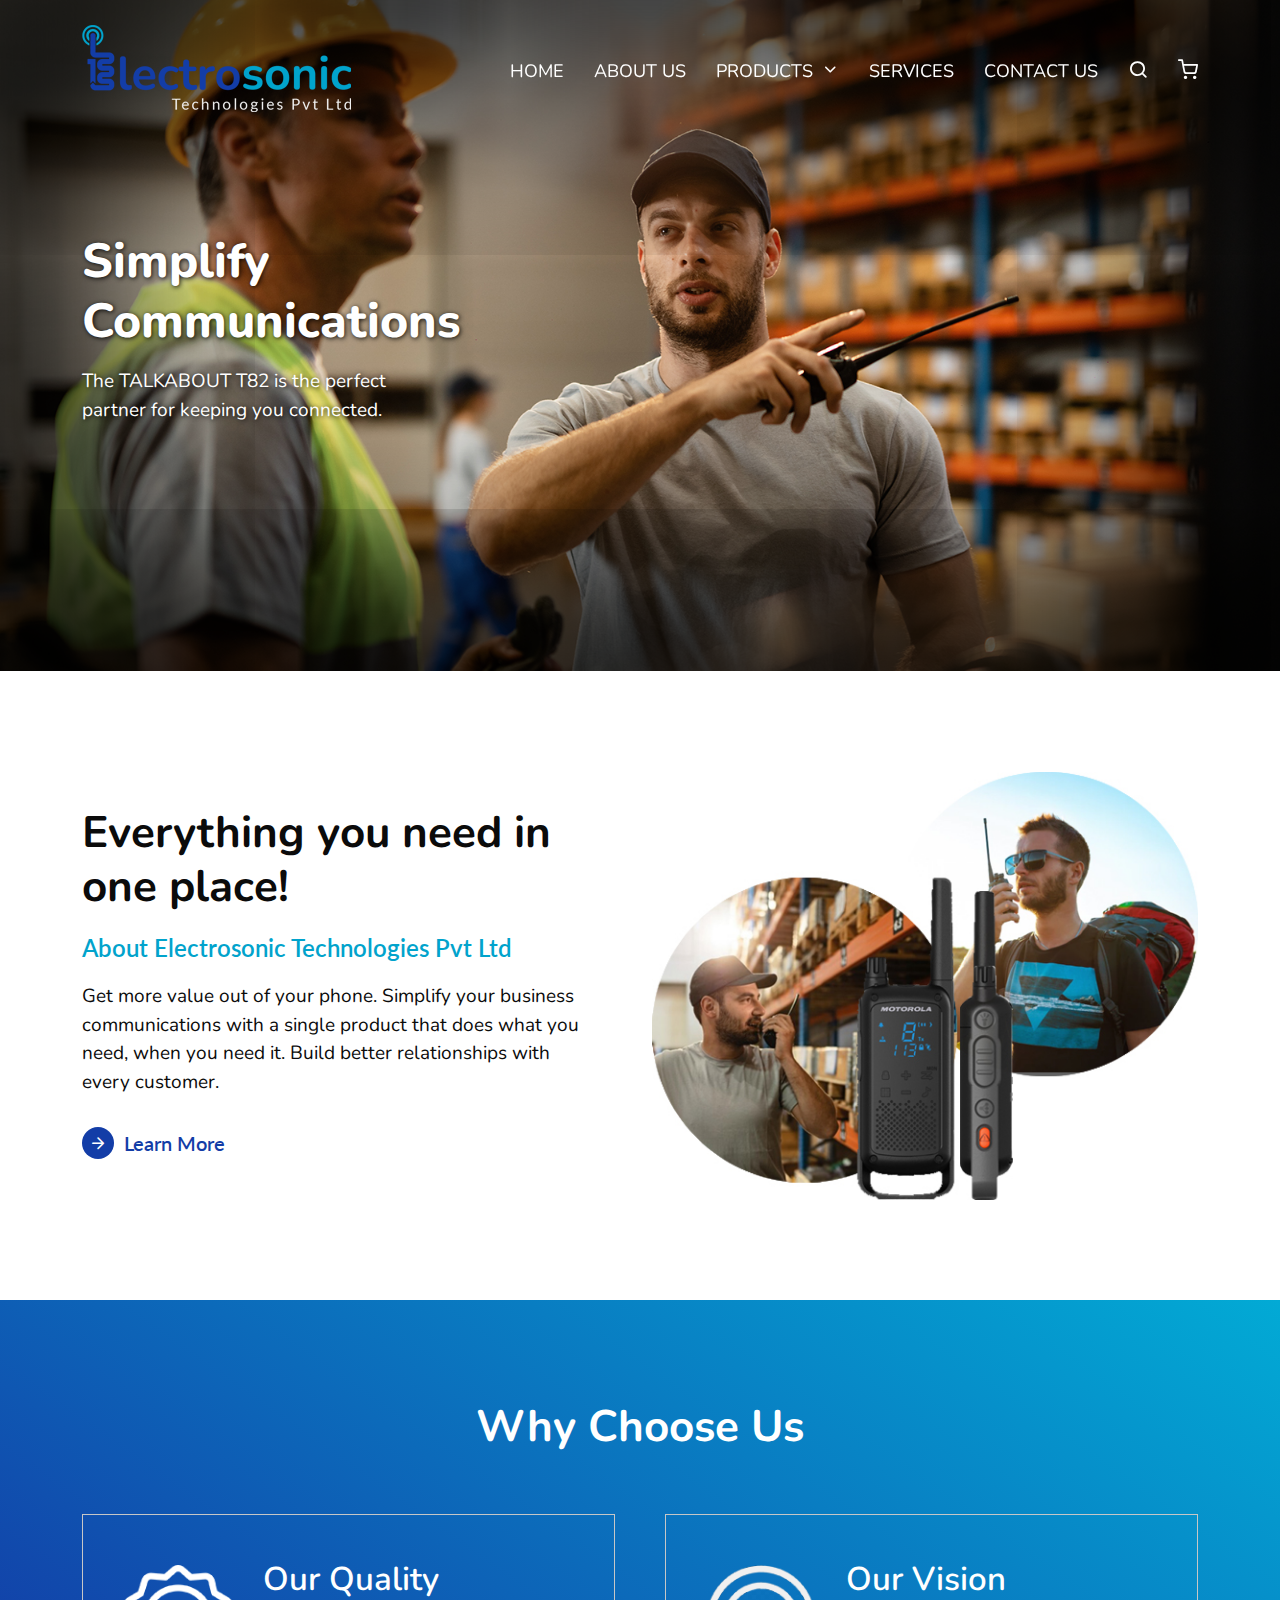
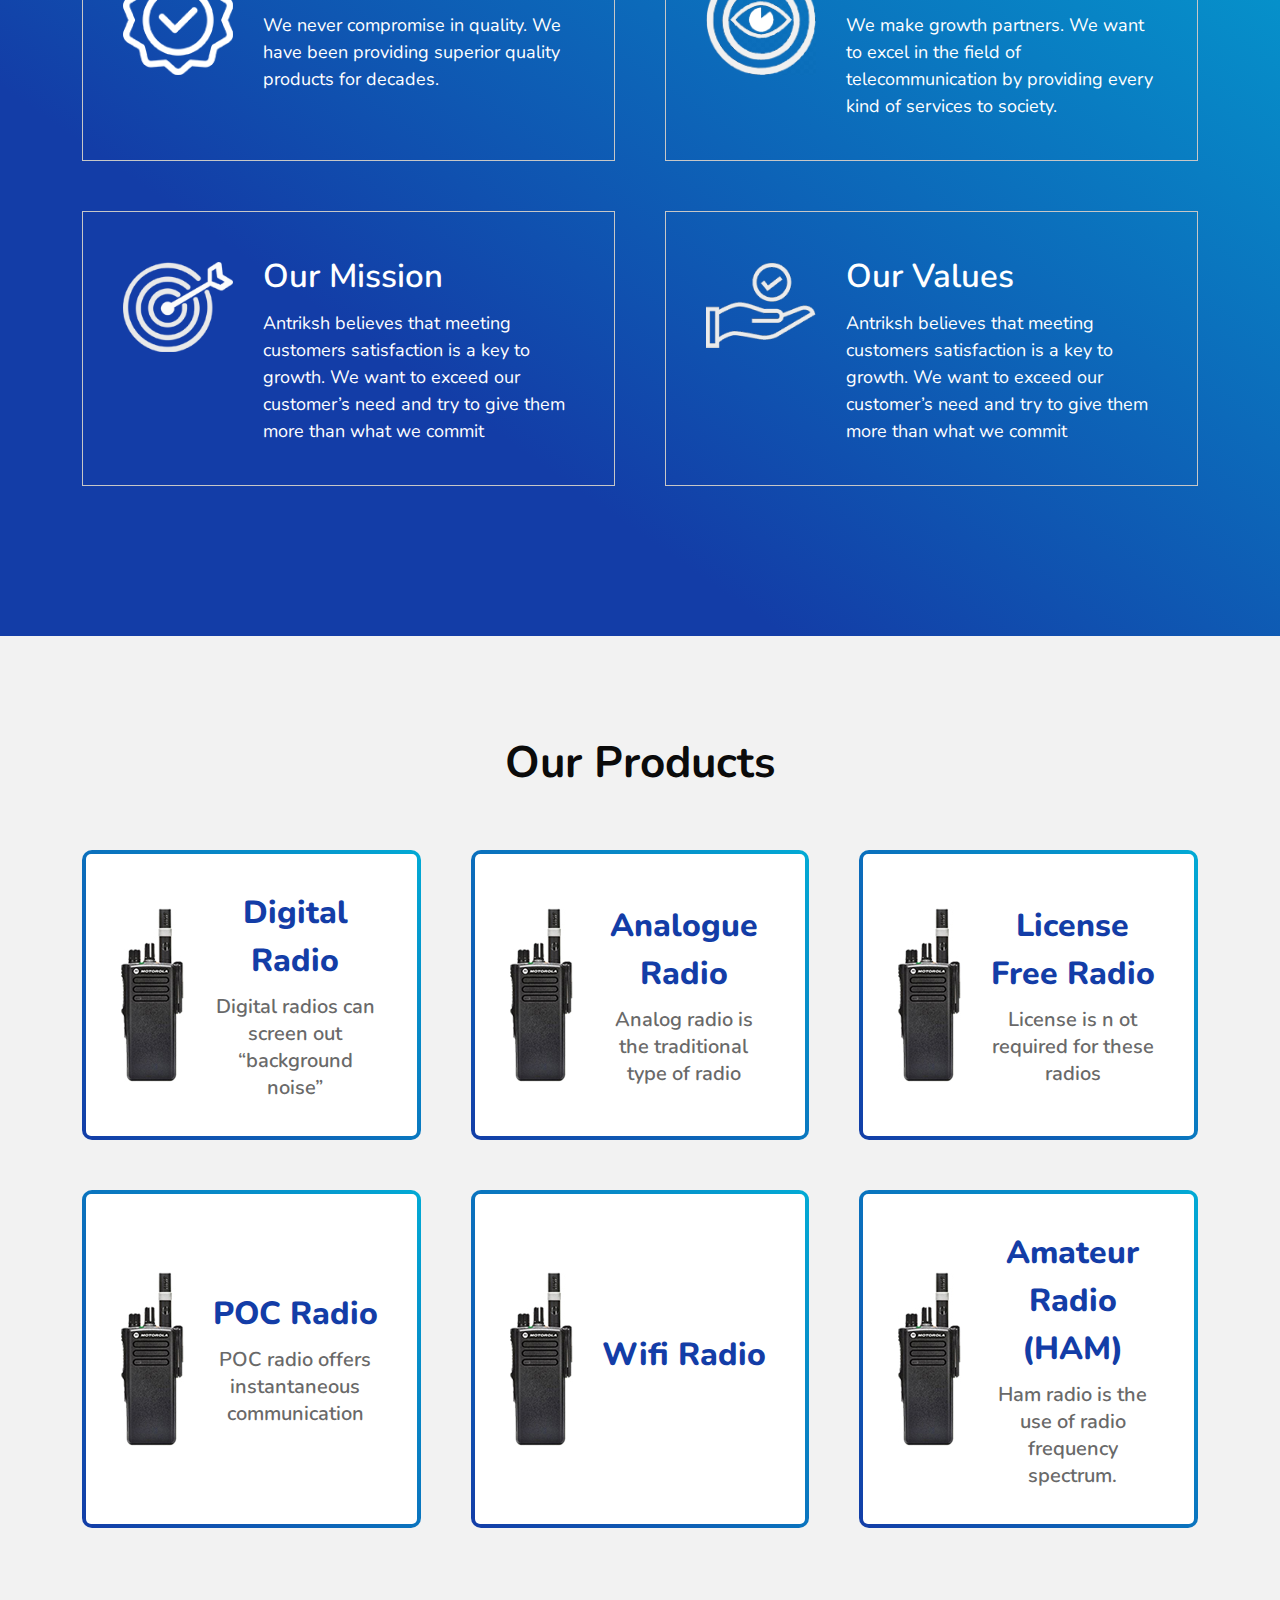
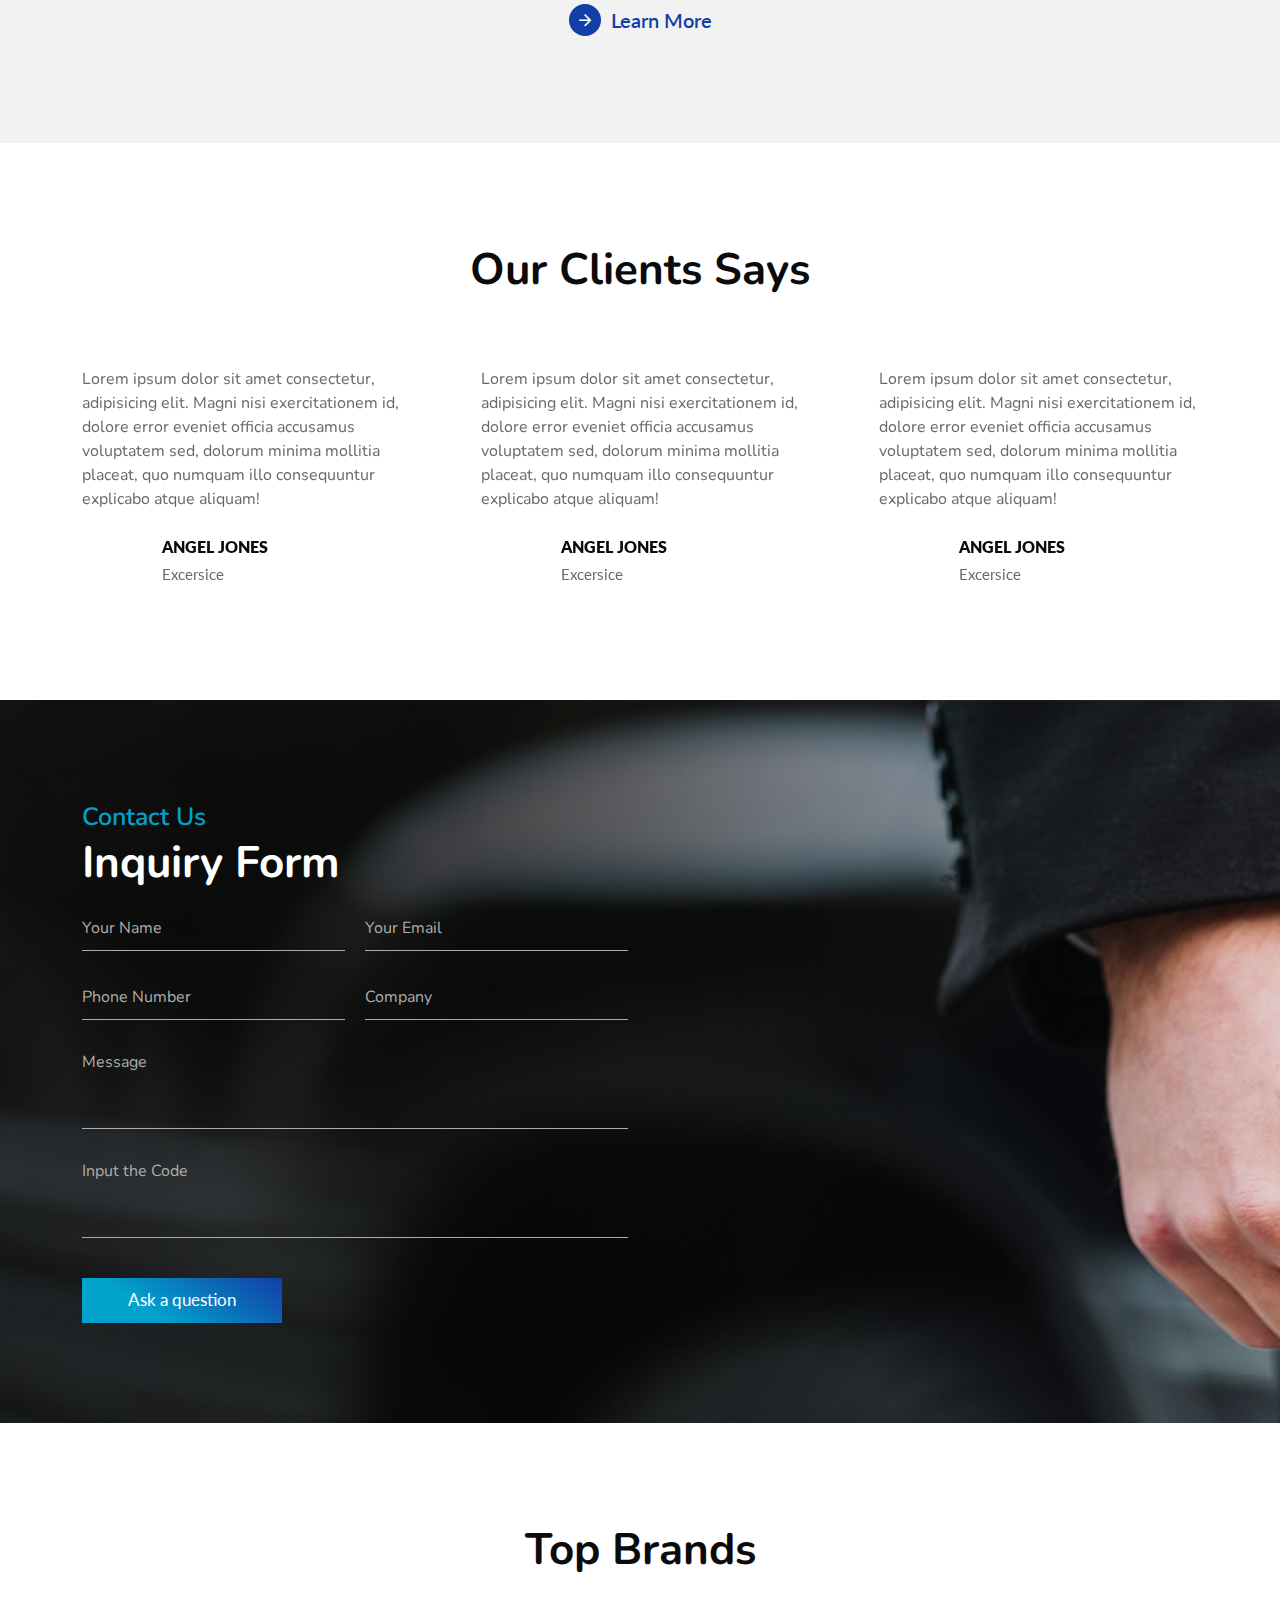
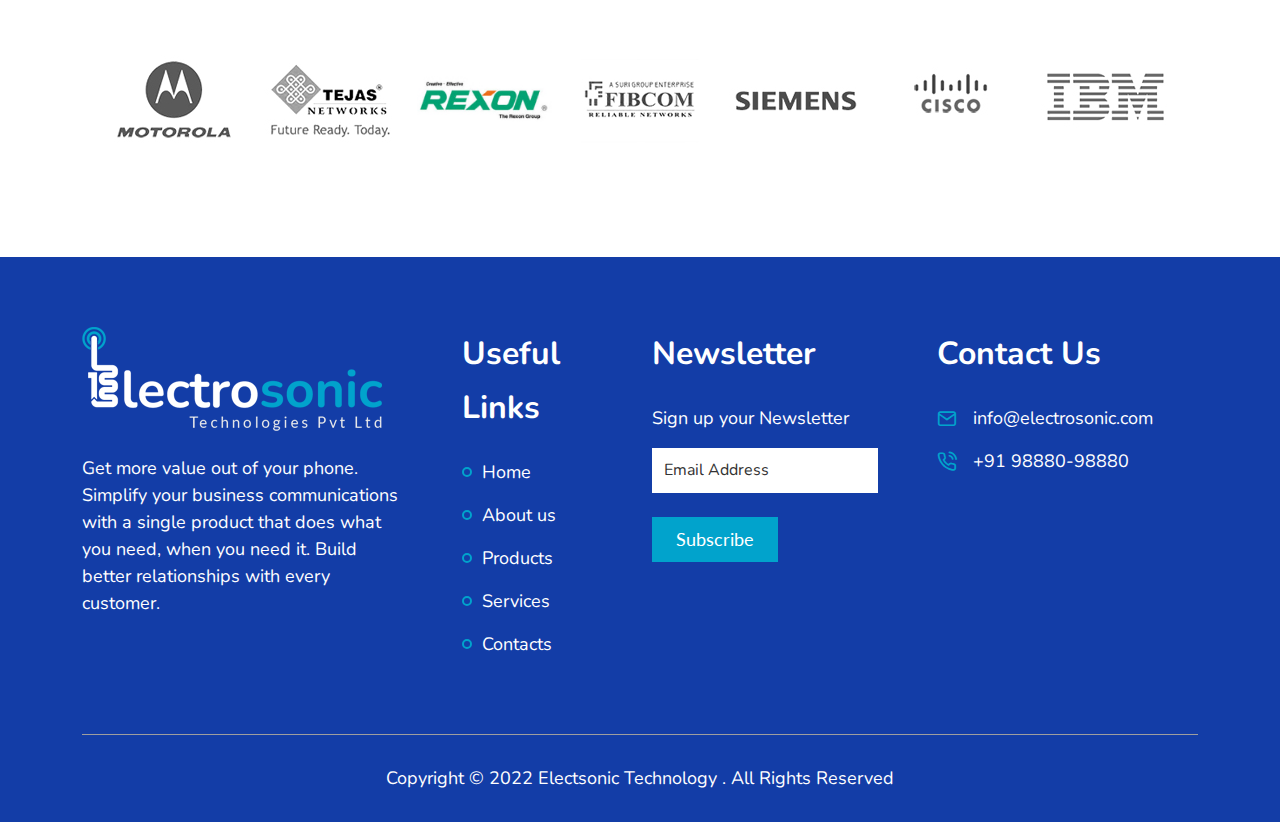
==== WEBSITES/electrosonic/index.html @ 7c5aca17 "first commit" ====
<!DOCTYPE html>
<html lang="en">

<head>
    <meta charset="UTF-8">
    <meta http-equiv="X-UA-Compatible" content="IE=edge">
    <meta name="viewport" content="width=device-width, initial-scale=1.0">
    <title>ElectroSonic</title>

    <!-- css | assets -->
    <link rel="stylesheet" href="assets/bootstrap-5.2.0/css/bootstrap.min.css">
    <link rel="stylesheet" href="assets/feather-icons/feather.css">
    <link rel="stylesheet" href="assets/swipper-slider/css/swiper-bundle.min.css">

    <!-- font awesome -->
    <link rel="stylesheet" href="https://cdnjs.cloudflare.com/ajax/libs/font-awesome/6.1.1/css/all.min.css"
        integrity="sha512-KfkfwYDsLkIlwQp6LFnl8zNdLGxu9YAA1QvwINks4PhcElQSvqcyVLLD9aMhXd13uQjoXtEKNosOWaZqXgel0g=="
        crossorigin="anonymous" referrerpolicy="no-referrer" />

    <!-- custom css -->
    <link rel="stylesheet" href="css/style.css">
</head>

<body>
    <!-- header -->
    <header>
        <div class="container">
            <div class="header d-flex align-items-center">
                <!-- logo -->
                <div class="logo-sec">
                    <a href="/" class="d-inline-flex">
                        <img src="images/logo.png" alt="" class="img-fluid">
                    </a>
                </div>

                <!-- menu -->
                <div class="menu-sec flex1">
                    <div class="inner d-flex justify-content-end align-items-center">
                        <!-- links -->
                        <div class="menu-links d-flex">
                            <!-- link -->
                            <a href="/" class="menu-link d-inline-flex text-decoration-none">
                                <span class="text">Home</span>
                            </a>

                            <!-- link -->
                            <a href="/" class="menu-link d-inline-flex text-decoration-none">
                                <span class="text">About us</span>
                            </a>
                            <!-- link -->
                            <a href="/" class="menu-link d-inline-flex text-decoration-none">
                                <span class="text">Products</span>
                                <div class="icon ms-2">
                                    <i class="feather-chevron-down"></i>
                                </div>
                            </a>
                            <!-- link -->
                            <a href="/" class="menu-link d-inline-flex text-decoration-none">
                                <span class="text">Services</span>
                            </a>
                            <!-- link -->
                            <a href="/" class="menu-link d-inline-flex text-decoration-none">
                                <span class="text">Contact us</span>
                            </a>
                        </div>

                        <!-- icons -->
                        <div class="menu-icons d-flex">
                            <!-- icon -->
                            <a href="/" class="menu-icon search text-decoration-none" title="Search">
                                <i class="feather-search"></i>
                            </a>

                            <!-- icon -->
                            <a href="/" class="menu-icon cart text-decoration-none" title="Cart">
                                <i class="feather-shopping-cart"></i>
                            </a>
                        </div>
                    </div>

                </div>
            </div>
        </div>
    </header>

    <main id="main">
        <!-- slider -->
        <section id="home-slider">
            <div class="container-fluid px-0">
                <div class="home-slider">
                    <!-- slider  -->
                    <div class="swiper homepage-slider">
                        <div class="swiper-wrapper">
                            <!-- swipper item -->
                            <div class="swiper-slide position-relative">
                                <img src="images/homepage-slider/slider-img1.jpg" alt="" class="img-fluid w-100">
                                <!-- overlay -->
                                <div class="overlay position-absolute h-100 w-100"></div>
                                <!-- caption -->
                                <div
                                    class="caption position-absolute h-100 w-100 d-flex flex-column justify-content-center">
                                    <div class="container">
                                        <div class="col-12 col-xl-4">
                                            <div
                                                class="st-heading-container heading-lg heading-bolder heading-white heading-shadow">
                                                <p class="head mb-2 mb-lg-3">
                                                    Simplify <br />
                                                    Communications
                                                </p>
                                                <p class="desc">The TALKABOUT T82 is the perfect partner for keeping you
                                                    connected.</p>
                                            </div>
                                        </div>
                                    </div>
                                </div>
                            </div>

                            <!-- swipper item -->
                            <div class="swiper-slide position-relative">
                                <img src="images/homepage-slider/slider-img2.jpg" alt="" class="img-fluid w-100">
                                <!-- overlay -->
                                <div class="overlay position-absolute h-100 w-100"></div>
                                <!-- caption -->
                                <div
                                    class="caption position-absolute h-100 w-100 d-flex flex-column justify-content-center">
                                    <div class="container">
                                        <div class="col-12 col-xl-4">
                                            <div
                                                class="st-heading-container heading-lg heading-bolder heading-white heading-shadow">
                                                <p class="head mb-2 mb-lg-3">
                                                    Simplify <br />
                                                    Communications
                                                </p>
                                                <p class="desc">The TALKABOUT T82 is the perfect partner for keeping you
                                                    connected.</p>
                                            </div>
                                        </div>
                                    </div>
                                </div>
                            </div>

                        </div>
                    </div>
                </div>
            </div>
        </section>


        <!-- section 2 -->
        <section id="home-sec2" class="com-pad-tb">
            <div class="container">
                <div class="home-sec2 row align-items-center">
                    <!-- lt sec -->
                    <div class="lt-sec col-12 col-lg-6 mb-3 mb-lg-0">
                        <div class="inner">
                            <div class="st-heading-container mb-2 mb-lg-3">
                                <p class="head">
                                    Everything you need in one place!
                                </p>
                            </div>
                            <p class="sub-head font-family-lato st-fw-600 mb-2 mb-lg-3">About Electrosonic Technologies
                                Pvt Ltd</p>
                            <p class="desc mb-3 mb-4">
                                Get more value out of your phone. Simplify your business communications with a single
                                product that does what you need, when you need it. Build better relationships with every
                                customer.
                            </p>
                            <button
                                class="btn st-btn st-btn-transparent-with-icon no-min-width no-padding font-family-lato d-flex align-items-center justify-content-center">
                                <span class="icon d-flex align-items-center justify-content-center">
                                    <i class="feather-arrow-right"></i>
                                </span>
                                <span class="text">Learn More</span>
                            </button>

                        </div>
                    </div>

                    <!-- rt sec -->
                    <div class="rt-sec col-12 col-lg-6">
                        <div class="inner">
                            <img src="images/sec2-rt-img.jpg" alt="" class="img-fluid w-100">
                        </div>
                    </div>
                </div>
            </div>
        </section>

        <!-- why choose us -->
        <section id="why-choose-us" class="com-pad-tb st-bg-gradient">
            <div class="container">
                <div class="why-choose-us row">
                    <!-- heading -->
                    <div class="col-12 st-heading-container heading-white text-center">
                        <p class="head">
                            Why Choose Us
                        </p>
                    </div>

                    <!-- item -->
                    <div class="item col-12 col-lg-6">
                        <div class="inner d-flex h-100">
                            <!-- icon -->
                            <div class="icon-sec">
                                <img src="images/why-choose-us/icon-quaity.png" alt="" class="img-fluid">
                            </div>
                            <!-- text -->
                            <div class="text-sec flex1 text-white">
                                <p class="head mb-2">Our Quality</p>
                                <p class="desc mb-0">
                                    We never compromise in quality. We have been providing superior quality products for
                                    decades.
                                </p>
                            </div>
                        </div>
                    </div>

                    <!-- item -->
                    <div class="item col-12 col-lg-6">
                        <div class="inner d-flex h-100">
                            <!-- icon -->
                            <div class="icon-sec">
                                <img src="images/why-choose-us/icon-vision.png" alt="" class="img-fluid">
                            </div>
                            <!-- text -->
                            <div class="text-sec flex1 text-white">
                                <p class="head mb-2">Our Vision</p>
                                <p class="desc mb-0">
                                    We make growth partners. We want to excel in the field of telecommunication by
                                    providing every kind of services to society.
                                </p>
                            </div>
                        </div>
                    </div>

                    <!-- item -->
                    <div class="item col-12 col-lg-6">
                        <div class="inner d-flex h-100">
                            <!-- icon -->
                            <div class="icon-sec">
                                <img src="images/why-choose-us/icon-mission.png" alt="" class="img-fluid">
                            </div>
                            <!-- text -->
                            <div class="text-sec flex1 text-white">
                                <p class="head mb-2">Our Mission</p>
                                <p class="desc mb-0">
                                    Antriksh believes that meeting customers satisfaction is a key to growth. We want to
                                    exceed our customer’s need and try to give them more than what we commit
                                </p>
                            </div>
                        </div>
                    </div>

                    <!-- item -->
                    <div class="item col-12 col-lg-6">
                        <div class="inner d-flex h-100">
                            <!-- icon -->
                            <div class="icon-sec">
                                <img src="images/why-choose-us/icon-values.png" alt="" class="img-fluid">
                            </div>
                            <!-- text -->
                            <div class="text-sec flex1 text-white">
                                <p class="head mb-2">Our Values</p>
                                <p class="desc mb-0">
                                    Antriksh believes that meeting customers satisfaction is a key to growth. We want to
                                    exceed our customer’s need and try to give them more than what we commit
                                </p>
                            </div>
                        </div>
                    </div>



                </div>
            </div>
        </section>

        <!-- our products -->
        <section id="our-products" class="com-pad-tb">
            <div class="container">
                <!-- heading -->
                <div class="st-heading-container text-center">
                    <p class="head">
                        Our Products
                    </p>
                </div>

                <div class="our-products row">
                    <!-- item -->
                    <div class="item col-12 col-md-6 col-lg-4">
                        <a href="#" class="inner-bg h-100 d-block text-decoration-none">
                            <div class="inner-main d-flex align-items-center h-100">
                                <!-- img -->
                                <div class="img-sec">
                                    <img src="images/products/diigital-radio.jpg" alt="" class="img-fluid">
                                </div>

                                <!-- text -->
                                <div class="text-sec flex1 text-center">
                                    <p class="head mb-2">
                                        Digital
                                        Radio
                                    </p>
                                    <p class="desc mb-0">
                                        Digital radios can screen out “background noise”
                                    </p>
                                </div>

                            </div>
                        </a>
                    </div>

                    <!-- item -->
                    <div class="item col-12 col-md-6 col-lg-4">
                        <a href="#" class="inner-bg h-100 d-block text-decoration-none">
                            <div class="inner-main d-flex align-items-center h-100">
                                <!-- img -->
                                <div class="img-sec">
                                    <img src="images/products/diigital-radio.jpg" alt="" class="img-fluid">
                                </div>

                                <!-- text -->
                                <div class="text-sec flex1 text-center">
                                    <p class="head mb-2">
                                        Analogue
                                        Radio
                                    </p>
                                    <p class="desc mb-0">
                                        Analog radio is the traditional type of radio
                                    </p>
                                </div>

                            </div>
                        </a>
                    </div>

                    <!-- item -->
                    <div class="item col-12 col-md-6 col-lg-4">
                        <a href="#" class="inner-bg h-100 d-block text-decoration-none">
                            <div class="inner-main d-flex align-items-center h-100">
                                <!-- img -->
                                <div class="img-sec">
                                    <img src="images/products/diigital-radio.jpg" alt="" class="img-fluid">
                                </div>

                                <!-- text -->
                                <div class="text-sec flex1 text-center">
                                    <p class="head mb-2">
                                        License Free
                                        Radio
                                    </p>
                                    <p class="desc mb-0">
                                        License is n ot required for these radios
                                    </p>
                                </div>

                            </div>
                        </a>
                    </div>

                    <!-- item -->
                    <div class="item col-12 col-md-6 col-lg-4">
                        <a href="#" class="inner-bg h-100 d-block text-decoration-none">
                            <div class="inner-main d-flex align-items-center h-100">
                                <!-- img -->
                                <div class="img-sec">
                                    <img src="images/products/diigital-radio.jpg" alt="" class="img-fluid">
                                </div>

                                <!-- text -->
                                <div class="text-sec flex1 text-center">
                                    <p class="head mb-2">
                                        POC
                                        Radio
                                    </p>
                                    <p class="desc mb-0">
                                        POC radio offers instantaneous communication
                                    </p>
                                </div>

                            </div>
                        </a>
                    </div>

                    <!-- item -->
                    <div class="item col-12 col-md-6 col-lg-4">
                        <a href="#" class="inner-bg h-100 d-block text-decoration-none">
                            <div class="inner-main d-flex align-items-center h-100">
                                <!-- img -->
                                <div class="img-sec">
                                    <img src="images/products/diigital-radio.jpg" alt="" class="img-fluid">
                                </div>

                                <!-- text -->
                                <div class="text-sec flex1 text-center">
                                    <p class="head mb-2">
                                        Wifi
                                        Radio
                                    </p>
                                    <!-- <p class="desc mb-0">
                                        Digital radios can screen out “background noise”
                                    </p> -->
                                </div>

                            </div>
                        </a>
                    </div>

                    <!-- item -->
                    <div class="item col-12 col-md-6 col-lg-4">
                        <a href="#" class="inner-bg h-100 d-block text-decoration-none">
                            <div class="inner-main d-flex align-items-center h-100">
                                <!-- img -->
                                <div class="img-sec">
                                    <img src="images/products/diigital-radio.jpg" alt="" class="img-fluid">
                                </div>

                                <!-- text -->
                                <div class="text-sec flex1 text-center">
                                    <p class="head mb-2">
                                        Amateur Radio
                                        (HAM)
                                    </p>
                                    <p class="desc mb-0">
                                        Ham radio is the use of radio frequency spectrum.
                                    </p>
                                </div>

                            </div>
                        </a>
                    </div>
                </div>

                <!-- btn -->
                <div class="btns">
                    <button
                        class="btn st-btn st-btn-transparent-with-icon no-min-width no-padding font-family-lato d-flex align-items-center justify-content-center mx-auto">
                        <span class="icon d-flex align-items-center justify-content-center">
                            <i class="feather-arrow-right"></i>
                        </span>
                        <span class="text">Learn More</span>
                    </button>
                </div>
            </div>
        </section>

        <!-- our clients -->
        <section id="our-clients" class="com-pad-tb">
            <div class="container">
                <div class="our-clients">
                    <!-- heading -->
                    <div class="st-heading-container text-center">
                        <p class="head">
                            Our Clients Says
                        </p>
                    </div>

                    <!-- slider -->
                    <div class="swiper clients-slider">
                        <div class="swiper-wrapper">
                            <!-- slider item -->
                            <div class="swiper-slide">
                                <div class="slider-item">
                                    <p class="text mb-3 mb-lg-4">
                                        <span class="d-block">
                                            <i class="fa-solid fa-quote-left"></i>
                                        </span>
                                        Lorem ipsum dolor sit amet consectetur, adipisicing elit. Magni nisi
                                        exercitationem id,
                                        dolore error eveniet officia accusamus voluptatem sed, dolorum minima mollitia
                                        placeat, quo
                                        numquam illo consequuntur explicabo atque aliquam!
                                    </p>

                                    <div class="user-details d-flex">
                                        <!-- img -->
                                        <div class="img-sec">
                                            <img src="https://i.pinimg.com/originals/8b/16/7a/8b167af653c2399dd93b952a48740620.jpg"
                                                alt="" class="img-fluid">
                                        </div>

                                        <!-- text -->
                                        <div class="text-sec font-family-lato flex1">
                                            <p class="name text-uppercase mb-1">angel jones</p>
                                            <p class="desg mb-2">Excersice</p>
                                            <div class="star-rating d-flex">
                                                <i class="fa-solid fa-star me-1"></i>
                                                <i class="fa-solid fa-star me-1"></i>
                                                <i class="fa-solid fa-star me-1"></i>
                                                <i class="fa-solid fa-star me-1"></i>
                                                <i class="fa-solid fa-star-half me-1"></i>
                                            </div>
                                        </div>
                                    </div>
                                </div>
                            </div>

                            <!-- slider item -->
                            <div class="swiper-slide">
                                <div class="slider-item">
                                    <p class="text mb-3 mb-lg-4">
                                        <span class="d-block">
                                            <i class="fa-solid fa-quote-left"></i>
                                        </span>
                                        Lorem ipsum dolor sit amet consectetur, adipisicing elit. Magni nisi
                                        exercitationem id,
                                        dolore error eveniet officia accusamus voluptatem sed, dolorum minima mollitia
                                        placeat, quo
                                        numquam illo consequuntur explicabo atque aliquam!
                                    </p>

                                    <div class="user-details d-flex">
                                        <!-- img -->
                                        <div class="img-sec">
                                            <img src="https://i.pinimg.com/originals/8b/16/7a/8b167af653c2399dd93b952a48740620.jpg"
                                                alt="" class="img-fluid">
                                        </div>

                                        <!-- text -->
                                        <div class="text-sec font-family-lato flex1">
                                            <p class="name text-uppercase mb-1">angel jones</p>
                                            <p class="desg mb-2">Excersice</p>
                                            <div class="star-rating d-flex">
                                                <i class="fa-solid fa-star me-1"></i>
                                                <i class="fa-solid fa-star me-1"></i>
                                                <i class="fa-solid fa-star me-1"></i>
                                                <i class="fa-solid fa-star me-1"></i>
                                                <i class="fa-solid fa-star-half me-1"></i>
                                            </div>
                                        </div>
                                    </div>
                                </div>
                            </div>

                            <!-- slider item -->
                            <div class="swiper-slide">
                                <div class="slider-item">
                                    <p class="text mb-3 mb-lg-4">
                                        <span class="d-block">
                                            <i class="fa-solid fa-quote-left"></i>
                                        </span>
                                        Lorem ipsum dolor sit amet consectetur, adipisicing elit. Magni nisi
                                        exercitationem id,
                                        dolore error eveniet officia accusamus voluptatem sed, dolorum minima mollitia
                                        placeat, quo
                                        numquam illo consequuntur explicabo atque aliquam!
                                    </p>

                                    <div class="user-details d-flex">
                                        <!-- img -->
                                        <div class="img-sec">
                                            <img src="https://i.pinimg.com/originals/8b/16/7a/8b167af653c2399dd93b952a48740620.jpg"
                                                alt="" class="img-fluid">
                                        </div>

                                        <!-- text -->
                                        <div class="text-sec font-family-lato flex1">
                                            <p class="name text-uppercase mb-1">angel jones</p>
                                            <p class="desg mb-2">Excersice</p>
                                            <div class="star-rating d-flex">
                                                <i class="fa-solid fa-star me-1"></i>
                                                <i class="fa-solid fa-star me-1"></i>
                                                <i class="fa-solid fa-star me-1"></i>
                                                <i class="fa-solid fa-star me-1"></i>
                                                <i class="fa-solid fa-star-half me-1"></i>
                                            </div>
                                        </div>
                                    </div>
                                </div>
                            </div>
                        </div>
                    </div>

                </div>
            </div>
        </section>

        <!-- inquiry form -->
        <section id="inquiry-form" class="com-pad-tb">
            <div class="container">
                <div class="inquiry-form row">
                    <div class="col-12 col-lg-6">
                        <!-- heading -->
                        <div class="st-heading-container heading-white mb-3 mb-3lg-4">
                            <p class="pre-head">Contact Us</p>
                            <p class="head">
                                Inquiry Form
                            </p>
                        </div>

                        <div class="form d-flex flex-wrap">
                            <!-- form item-->
                            <div class="st-form mb-3 mb-lg-4 form-underlined form-underlined-gray form-lt">
                                <input type="text" class="form-control" placeholder="Your Name">
                            </div>

                            <!-- form item-->
                            <div class="st-form mb-3 mb-lg-4 form-underlined form-underlined-gray form-rt">
                                <input type="text" class="form-control" placeholder="Your Email">
                            </div>

                            <!-- form item-->
                            <div class="st-form mb-3 mb-lg-4 form-underlined form-underlined-gray form-lt">
                                <input type="text" class="form-control" placeholder="Phone Number">
                            </div>

                            <!-- form item-->
                            <div class="st-form mb-3 mb-lg-4 form-underlined form-underlined-gray form-rt">
                                <input type="text" class="form-control" placeholder="Company">
                            </div>

                            <!-- form item-->
                            <div class="st-form mb-3 mb-lg-4 form-underlined form-underlined-gray no-resize">
                                <textarea rows="3" placeholder="Message" class="form-control"></textarea>
                            </div>

                            <!-- form item-->
                            <div class="st-form mb-3 mb-lg-4 form-underlined form-underlined-gray no-resize">
                                <textarea rows="3" placeholder="Input the Code" class="form-control"></textarea>
                            </div>

                            <div class="btns pt-3">
                                <button class="btn st-btn st-btn-primary-gradient font-family-lato">
                                    <span class="text">Ask a question</span>
                                </button>
                            </div>


                        </div>


                    </div>


                </div>
            </div>
        </section>

        <!-- top brands -->
        <section id="top-brands" class="com-pad-tb">
            <div class="container">
                <div class="top-brands">
                    <!-- heading -->
                    <div class="st-heading-container text-center">
                        <p class="head">
                            Top Brands
                        </p>
                    </div>

                    <div class="swiper brands-slider">
                        <div class="swiper-wrapper">
                            <!-- slider item -->
                            <div class="swiper-slide">
                                <img src="images/brands/brand1.jpg" alt="" class="img-fluid">
                            </div>

                            <!-- slider item -->
                            <div class="swiper-slide">
                                <img src="images/brands/brand2.jpg" alt="" class="img-fluid">
                            </div>

                            <!-- slider item -->
                            <div class="swiper-slide">
                                <img src="images/brands/brand3.jpg" alt="" class="img-fluid">
                            </div>

                            <!-- slider item -->
                            <div class="swiper-slide">
                                <img src="images/brands/brand4.jpg" alt="" class="img-fluid">
                            </div>

                            <!-- slider item -->
                            <div class="swiper-slide">
                                <img src="images/brands/brand5.jpg" alt="" class="img-fluid">
                            </div>

                            <!-- slider item -->
                            <div class="swiper-slide">
                                <img src="images/brands/brand6.jpg" alt="" class="img-fluid">
                            </div>

                            <!-- slider item -->
                            <div class="swiper-slide">
                                <img src="images/brands/brand7.jpg" alt="" class="img-fluid">
                            </div>

                            <!-- slider item -->
                            <div class="swiper-slide">
                                <img src="images/brands/brand1.jpg" alt="" class="img-fluid">
                            </div>

                            <!-- slider item -->
                            <div class="swiper-slide">
                                <img src="images/brands/brand2.jpg" alt="" class="img-fluid">
                            </div>

                            <!-- slider item -->
                            <div class="swiper-slide">
                                <img src="images/brands/brand3.jpg" alt="" class="img-fluid">
                            </div>

                            <!-- slider item -->
                            <div class="swiper-slide">
                                <img src="images/brands/brand4.jpg" alt="" class="img-fluid">
                            </div>

                            <!-- slider item -->
                            <div class="swiper-slide">
                                <img src="images/brands/brand5.jpg" alt="" class="img-fluid">
                            </div>

                            <!-- slider item -->
                            <div class="swiper-slide">
                                <img src="images/brands/brand6.jpg" alt="" class="img-fluid">
                            </div>

                            <!-- slider item -->
                            <div class="swiper-slide">
                                <img src="images/brands/brand7.jpg" alt="" class="img-fluid">
                            </div>
                        </div>

                        <div class="swiper-button-next">
                            <i class="fa-solid fa-chevron-right"></i>
                        </div>
                        <div class="swiper-button-prev">
                            <i class="fa-solid fa-chevron-left"></i>
                        </div>
                    </div>

                </div>
            </div>
        </section>


        <!-- footer -->
        <footer>
            <div class="container">
                <div class="footer row">
                    <!-- item -->
                    <div class="footer-item fi-info col-12 col-lg-4 mb-3 mb-lg-0">
                        <div class="inner">
                            <img src="images/footer-logo.png" alt="" class="img-fluid logo">
                            <p class="desc text-white mt-2 mt-lg-4 mb-0">
                                Get more value out of your phone. Simplify your business communications with a single
                                product that does what you need, when you need it. Build better relationships with every
                                customer.
                            </p>
                        </div>
                    </div>

                    <!-- item -->
                    <div class="footer-item fi-usefull-links col-12 col-lg-2 mb-3 mb-lg-0">
                        <div class="inner">
                            <!-- heading -->
                            <div class="st-heading-container heading-white heading-sm mb-3 mb-lg-4">
                                <p class="head">
                                    Useful Links
                                </p>
                            </div>

                            <div class="links-list">
                                <!-- link -->
                                <a href="/" class="link d-inline-block text-decoration-none text-white mb-3">
                                    Home
                                </a> <br />

                                <!-- link -->
                                <a href="/" class="link d-inline-block text-decoration-none text-white mb-3">
                                    About us
                                </a> <br />

                                <!-- link -->
                                <a href="/" class="link d-inline-block text-decoration-none text-white mb-3">
                                    Products
                                </a> <br />

                                <!-- link -->
                                <a href="/" class="link d-inline-block text-decoration-none text-white mb-3">
                                    Services
                                </a> <br />

                                <!-- link -->
                                <a href="/" class="link d-inline-block text-decoration-none text-white mb-3">
                                    Contacts
                                </a>
                            </div>


                        </div>
                    </div>

                    <!-- item -->
                    <div class="footer-item fi-newsletter col-12 col-lg-3 mb-3 mb-lg-0">
                        <div class="inner">
                            <!-- heading -->
                            <div class="st-heading-container heading-white heading-sm mb-3 mb-lg-4">
                                <p class="head">
                                    Newsletter
                                </p>
                            </div>

                            <div class="newsletter-form">
                                <p class="desc">Sign up your Newsletter</p>

                                <div class="st-form mb-3 mb-lg-4">
                                    <input type="email" class="form-control" placeholder="Email Address">
                                </div>
                                <div class="btns">
                                    <button
                                        class="btn st-btn st-btn-secondary no-min-width font-family-lato st-fs-18 px-lg-4">
                                        <span class="text">Subscribe</span>
                                    </button>
                                </div>
                            </div>

                        </div>
                    </div>

                    <!-- item -->
                    <div class="footer-item fi-contact-us col-12 col-lg-3">
                        <div class="inner">
                            <!-- heading -->
                            <div class="st-heading-container heading-white heading-sm mb-3 mb-lg-4">
                                <p class="head">
                                    Contact Us
                                </p>
                            </div>

                            <a href="mailto:info@electrosonic.com"
                                class="info-item d-flex align-items-center text-decoration-none text-white mb-2 mb-lg-3">
                                <i class="feather-mail"></i>
                                <span class="ms-2 ms-lg-3">
                                    info@electrosonic.com
                                </span>
                            </a>

                            <a href="callto:+91 98880-98880"
                                class="info-item d-flex align-items-center text-decoration-none text-white mb-2 mb-lg-3">
                                <i class="feather-phone-call"></i>
                                <span class="ms-2 ms-lg-3">
                                    +91 98880-98880
                                </span>
                            </a>

                            <div class="social-links pt-3">
                                <!-- link -->
                                <a href="/" class="sl-link text-decoration-none text-white">
                                    <i class="fa-brands fa-facebook-f"></i>
                                </a>

                                <!-- link -->
                                <a href="/" class="sl-link text-decoration-none text-white">
                                    <i class="fa-brands fa-instagram"></i>
                                </a>

                                <!-- link -->
                                <a href="/" class="sl-link text-decoration-none text-white">
                                    <i class="fa-brands fa-whatsapp"></i>
                                </a>
                            </div>

                        </div>
                    </div>

                    <div class="item-copyright col-12">
                        <div class="inner">
                            <p class="text-white text-center mb-0">
                                Copyright © 2022 Electsonic Technology . All Rights Reserved
                            </p>
                        </div>
                    </div>

                </div>
            </div>
        </footer>




    </main>

    <!-- js | assets -->
    <script src="assets/jquery/jquery-3.6.0.min.js"></script>
    <script src="assets/bootstrap-5.2.0/js/bootstrap.min.js"></script>
    <script src="assets/swipper-slider/js/swiper-bundle.min.js"></script>

    <!-- custom js -->
    <script src="js/script.js"></script>

    <!-- page jquery -->
    <script>
        var swiper = new Swiper(".homepage-slider", {});
        var swiper2 = new Swiper(".clients-slider", {
            slidesPerView: 3,
            spaceBetween: 80,
            breakpoints: {
                0: {
                    slidesPerView: 1,
                    spaceBetween: 5,
                },
                600: {
                    slidesPerView: 2,
                    spaceBetween: 20,
                },
                992: {
                    slidesPerView: 3,
                    spaceBetween: 80,
                },
            },
        });
        var swiper2 = new Swiper(".brands-slider", {
            slidesPerView: 7,
            spaceBetween: 20,
            navigation: {
                nextEl: ".brands-slider .swiper-button-next",
                prevEl: ".brands-slider .swiper-button-prev",
            },
            breakpoints: {
                0: {
                    slidesPerView: 2,
                    spaceBetween: 10,
                },
                500: {
                    slidesPerView: 3,
                    spaceBetween: 15,
                },
                768: {
                    slidesPerView: 4,
                    spaceBetween: 15,
                },
                992: {
                    slidesPerView: 5,
                    spaceBetween: 15,
                },
                1200: {
                    slidesPerView: 7,
                    spaceBetween: 20,
                },
            },
        });
    </script>

</body>

</html>
---- WEBSITES/electrosonic/assets/feather-icons/feather.css ----
@font-face {
	font-family: 'Feather';
	src:
	url('fonts/Feather.ttf?sdxovp') format('truetype'),
	url('fonts/Feather.woff?sdxovp') format('woff'),
	url('fonts/Feather.svg?sdxovp#Feather') format('svg');
	font-weight: normal;
	font-style: normal;
}
[class^="feather-"], [class*=" feather-"] {
	font-family: 'feather' !important;
	speak: none;
	font-style: normal;
	font-weight: normal;
	font-variant: normal;
	text-transform: none;
	line-height: 1;
	-webkit-font-smoothing: antialiased;
	-moz-osx-font-smoothing: grayscale;
}

.feather-activity:before {
	content: "\e900";
}
.feather-airplay:before {
	content: "\e901";
}
.feather-alert-circle:before {
	content: "\e902";
}
.feather-alert-octagon:before {
	content: "\e903";
}
.feather-alert-triangle:before {
	content: "\e904";
}
.feather-align-center:before {
	content: "\e905";
}
.feather-align-justify:before {
	content: "\e906";
}
.feather-align-left:before {
	content: "\e907";
}
.feather-align-right:before {
	content: "\e908";
}
.feather-anchor:before {
	content: "\e909";
}
.feather-aperture:before {
	content: "\e90a";
}
.feather-archive:before {
	content: "\e90b";
}
.feather-arrow-down:before {
	content: "\e90c";
}
.feather-arrow-down-circle:before {
	content: "\e90d";
}
.feather-arrow-down-left:before {
	content: "\e90e";
}
.feather-arrow-down-right:before {
	content: "\e90f";
}
.feather-arrow-left:before {
	content: "\e910";
}
.feather-arrow-left-circle:before {
	content: "\e911";
}
.feather-arrow-right:before {
	content: "\e912";
}
.feather-arrow-right-circle:before {
	content: "\e913";
}
.feather-arrow-up:before {
	content: "\e914";
}
.feather-arrow-up-circle:before {
	content: "\e915";
}
.feather-arrow-up-left:before {
	content: "\e916";
}
.feather-arrow-up-right:before {
	content: "\e917";
}
.feather-at-sign:before {
	content: "\e918";
}
.feather-award:before {
	content: "\e919";
}
.feather-bar-chart:before {
	content: "\e91a";
}
.feather-bar-chart-2:before {
	content: "\e91b";
}
.feather-battery:before {
	content: "\e91c";
}
.feather-battery-charging:before {
	content: "\e91d";
}
.feather-bell:before {
	content: "\e91e";
}
.feather-bell-off:before {
	content: "\e91f";
}
.feather-bluetooth:before {
	content: "\e920";
}
.feather-bold:before {
	content: "\e921";
}
.feather-book:before {
	content: "\e922";
}
.feather-book-open:before {
	content: "\e923";
}
.feather-bookmark:before {
	content: "\e924";
}
.feather-box:before {
	content: "\e925";
}
.feather-briefcase:before {
	content: "\e926";
}
.feather-calendar:before {
	content: "\e927";
}
.feather-camera:before {
	content: "\e928";
}
.feather-camera-off:before {
	content: "\e929";
}
.feather-cast:before {
	content: "\e92a";
}
.feather-check:before {
	content: "\e92b";
}
.feather-check-circle:before {
	content: "\e92c";
}
.feather-check-square:before {
	content: "\e92d";
}
.feather-chevron-down:before {
	content: "\e92e";
}
.feather-chevron-left:before {
	content: "\e92f";
}
.feather-chevron-right:before {
	content: "\e930";
}
.feather-chevron-up:before {
	content: "\e931";
}
.feather-chevrons-down:before {
	content: "\e932";
}
.feather-chevrons-left:before {
	content: "\e933";
}
.feather-chevrons-right:before {
	content: "\e934";
}
.feather-chevrons-up:before {
	content: "\e935";
}
.feather-chrome:before {
	content: "\e936";
}
.feather-circle:before {
	content: "\e937";
}
.feather-clipboard:before {
	content: "\e938";
}
.feather-clock:before {
	content: "\e939";
}
.feather-cloud:before {
	content: "\e93a";
}
.feather-cloud-drizzle:before {
	content: "\e93b";
}
.feather-cloud-lightning:before {
	content: "\e93c";
}
.feather-cloud-off:before {
	content: "\e93d";
}
.feather-cloud-rain:before {
	content: "\e93e";
}
.feather-cloud-snow:before {
	content: "\e93f";
}
.feather-code:before {
	content: "\e940";
}
.feather-codepen:before {
	content: "\e941";
}
.feather-command:before {
	content: "\e942";
}
.feather-compass:before {
	content: "\e943";
}
.feather-copy:before {
	content: "\e944";
}
.feather-corner-down-left:before {
	content: "\e945";
}
.feather-corner-down-right:before {
	content: "\e946";
}
.feather-corner-left-down:before {
	content: "\e947";
}
.feather-corner-left-up:before {
	content: "\e948";
}
.feather-corner-right-down:before {
	content: "\e949";
}
.feather-corner-right-up:before {
	content: "\e94a";
}
.feather-corner-up-left:before {
	content: "\e94b";
}
.feather-corner-up-right:before {
	content: "\e94c";
}
.feather-cpu:before {
	content: "\e94d";
}
.feather-credit-card:before {
	content: "\e94e";
}
.feather-crop:before {
	content: "\e94f";
}
.feather-crosshair:before {
	content: "\e950";
}
.feather-database:before {
	content: "\e951";
}
.feather-delete:before {
	content: "\e952";
}
.feather-disc:before {
	content: "\e953";
}
.feather-dollar-sign:before {
	content: "\e954";
}
.feather-download:before {
	content: "\e955";
}
.feather-download-cloud:before {
	content: "\e956";
}
.feather-droplet:before {
	content: "\e957";
}
.feather-edit:before {
	content: "\e958";
}
.feather-edit-2:before {
	content: "\e959";
}
.feather-edit-3:before {
	content: "\e95a";
}
.feather-external-link:before {
	content: "\e95b";
}
.feather-eye:before {
	content: "\e95c";
}
.feather-eye-off:before {
	content: "\e95d";
}
.feather-facebook:before {
	content: "\e95e";
}
.feather-fast-forward:before {
	content: "\e95f";
}
.feather-feather:before {
	content: "\e960";
}
.feather-file:before {
	content: "\e961";
}
.feather-file-minus:before {
	content: "\e962";
}
.feather-file-plus:before {
	content: "\e963";
}
.feather-file-text:before {
	content: "\e964";
}
.feather-film:before {
	content: "\e965";
}
.feather-filter:before {
	content: "\e966";
}
.feather-flag:before {
	content: "\e967";
}
.feather-folder:before {
	content: "\e968";
}
.feather-folder-minus:before {
	content: "\e969";
}
.feather-folder-plus:before {
	content: "\e96a";
}
.feather-gift:before {
	content: "\e96b";
}
.feather-git-branch:before {
	content: "\e96c";
}
.feather-git-commit:before {
	content: "\e96d";
}
.feather-git-merge:before {
	content: "\e96e";
}
.feather-git-pull-request:before {
	content: "\e96f";
}
.feather-github:before {
	content: "\e970";
}
.feather-gitlab:before {
	content: "\e971";
}
.feather-globe:before {
	content: "\e972";
}
.feather-grid:before {
	content: "\e973";
}
.feather-hard-drive:before {
	content: "\e974";
}
.feather-hash:before {
	content: "\e975";
}
.feather-headphones:before {
	content: "\e976";
}
.feather-heart:before {
	content: "\e977";
}
.feather-help-circle:before {
	content: "\e978";
}
.feather-home:before {
	content: "\e979";
}
.feather-image:before {
	content: "\e97a";
}
.feather-inbox:before {
	content: "\e97b";
}
.feather-info:before {
	content: "\e97c";
}
.feather-instagram:before {
	content: "\e97d";
}
.feather-italic:before {
	content: "\e97e";
}
.feather-layers:before {
	content: "\e97f";
}
.feather-layout:before {
	content: "\e980";
}
.feather-life-buoy:before {
	content: "\e981";
}
.feather-link:before {
	content: "\e982";
}
.feather-link-2:before {
	content: "\e983";
}
.feather-linkedin:before {
	content: "\e984";
}
.feather-list:before {
	content: "\e985";
}
.feather-loader:before {
	content: "\e986";
}
.feather-lock:before {
	content: "\e987";
}
.feather-log-in:before {
	content: "\e988";
}
.feather-log-out:before {
	content: "\e989";
}
.feather-mail:before {
	content: "\e98a";
}
.feather-map:before {
	content: "\e98b";
}
.feather-map-pin:before {
	content: "\e98c";
}
.feather-maximize:before {
	content: "\e98d";
}
.feather-maximize-2:before {
	content: "\e98e";
}
.feather-menu:before {
	content: "\e98f";
}
.feather-message-circle:before {
	content: "\e990";
}
.feather-message-square:before {
	content: "\e991";
}
.feather-mic:before {
	content: "\e992";
}
.feather-mic-off:before {
	content: "\e993";
}
.feather-minimize:before {
	content: "\e994";
}
.feather-minimize-2:before {
	content: "\e995";
}
.feather-minus:before {
	content: "\e996";
}
.feather-minus-circle:before {
	content: "\e997";
}
.feather-minus-square:before {
	content: "\e998";
}
.feather-monitor:before {
	content: "\e999";
}
.feather-moon:before {
	content: "\e99a";
}
.feather-more-horizontal:before {
	content: "\e99b";
}
.feather-more-vertical:before {
	content: "\e99c";
}
.feather-move:before {
	content: "\e99d";
}
.feather-music:before {
	content: "\e99e";
}
.feather-navigation:before {
	content: "\e99f";
}
.feather-navigation-2:before {
	content: "\e9a0";
}
.feather-octagon:before {
	content: "\e9a1";
}
.feather-package:before {
	content: "\e9a2";
}
.feather-paperclip:before {
	content: "\e9a3";
}
.feather-pause:before {
	content: "\e9a4";
}
.feather-pause-circle:before {
	content: "\e9a5";
}
.feather-percent:before {
	content: "\e9a6";
}
.feather-phone:before {
	content: "\e9a7";
}
.feather-phone-call:before {
	content: "\e9a8";
}
.feather-phone-forwarded:before {
	content: "\e9a9";
}
.feather-phone-incoming:before {
	content: "\e9aa";
}
.feather-phone-missed:before {
	content: "\e9ab";
}
.feather-phone-off:before {
	content: "\e9ac";
}
.feather-phone-outgoing:before {
	content: "\e9ad";
}
.feather-pie-chart:before {
	content: "\e9ae";
}
.feather-play:before {
	content: "\e9af";
}
.feather-play-circle:before {
	content: "\e9b0";
}
.feather-plus:before {
	content: "\e9b1";
}
.feather-plus-circle:before {
	content: "\e9b2";
}
.feather-plus-square:before {
	content: "\e9b3";
}
.feather-pocket:before {
	content: "\e9b4";
}
.feather-power:before {
	content: "\e9b5";
}
.feather-printer:before {
	content: "\e9b6";
}
.feather-radio:before {
	content: "\e9b7";
}
.feather-refresh-ccw:before {
	content: "\e9b8";
}
.feather-refresh-cw:before {
	content: "\e9b9";
}
.feather-repeat:before {
	content: "\e9ba";
}
.feather-rewind:before {
	content: "\e9bb";
}
.feather-rotate-ccw:before {
	content: "\e9bc";
}
.feather-rotate-cw:before {
	content: "\e9bd";
}
.feather-rss:before {
	content: "\e9be";
}
.feather-save:before {
	content: "\e9bf";
}
.feather-scissors:before {
	content: "\e9c0";
}
.feather-search:before {
	content: "\e9c1";
}
.feather-send:before {
	content: "\e9c2";
}
.feather-server:before {
	content: "\e9c3";
}
.feather-settings:before {
	content: "\e9c4";
}
.feather-share:before {
	content: "\e9c5";
}
.feather-share-2:before {
	content: "\e9c6";
}
.feather-shield:before {
	content: "\e9c7";
}
.feather-shield-off:before {
	content: "\e9c8";
}
.feather-shopping-bag:before {
	content: "\e9c9";
}
.feather-shopping-cart:before {
	content: "\e9ca";
}
.feather-shuffle:before {
	content: "\e9cb";
}
.feather-sidebar:before {
	content: "\e9cc";
}
.feather-skip-back:before {
	content: "\e9cd";
}
.feather-skip-forward:before {
	content: "\e9ce";
}
.feather-slack:before {
	content: "\e9cf";
}
.feather-slash:before {
	content: "\e9d0";
}
.feather-sliders:before {
	content: "\e9d1";
}
.feather-smartphone:before {
	content: "\e9d2";
}
.feather-speaker:before {
	content: "\e9d3";
}
.feather-square:before {
	content: "\e9d4";
}
.feather-star:before {
	content: "\e9d5";
}
.feather-stop-circle:before {
	content: "\e9d6";
}
.feather-sun:before {
	content: "\e9d7";
}
.feather-sunrise:before {
	content: "\e9d8";
}
.feather-sunset:before {
	content: "\e9d9";
}
.feather-tablet:before {
	content: "\e9da";
}
.feather-tag:before {
	content: "\e9db";
}
.feather-target:before {
	content: "\e9dc";
}
.feather-terminal:before {
	content: "\e9dd";
}
.feather-thermometer:before {
	content: "\e9de";
}
.feather-thumbs-down:before {
	content: "\e9df";
}
.feather-thumbs-up:before {
	content: "\e9e0";
}
.feather-toggle-left:before {
	content: "\e9e1";
}
.feather-toggle-right:before {
	content: "\e9e2";
}
.feather-trash:before {
	content: "\e9e3";
}
.feather-trash-2:before {
	content: "\e9e4";
}
.feather-trending-down:before {
	content: "\e9e5";
}
.feather-trending-up:before {
	content: "\e9e6";
}
.feather-triangle:before {
	content: "\e9e7";
}
.feather-truck:before {
	content: "\e9e8";
}
.feather-tv:before {
	content: "\e9e9";
}
.feather-twitter:before {
	content: "\e9ea";
}
.feather-type:before {
	content: "\e9eb";
}
.feather-umbrella:before {
	content: "\e9ec";
}
.feather-underline:before {
	content: "\e9ed";
}
.feather-unlock:before {
	content: "\e9ee";
}
.feather-upload:before {
	content: "\e9ef";
}
.feather-upload-cloud:before {
	content: "\e9f0";
}
.feather-user:before {
	content: "\e9f1";
}
.feather-user-check:before {
	content: "\e9f2";
}
.feather-user-minus:before {
	content: "\e9f3";
}
.feather-user-plus:before {
	content: "\e9f4";
}
.feather-user-x:before {
	content: "\e9f5";
}
.feather-users:before {
	content: "\e9f6";
}
.feather-video:before {
	content: "\e9f7";
}
.feather-video-off:before {
	content: "\e9f8";
}
.feather-voicemail:before {
	content: "\e9f9";
}
.feather-volume:before {
	content: "\e9fa";
}
.feather-volume-1:before {
	content: "\e9fb";
}
.feather-volume-2:before {
	content: "\e9fc";
}
.feather-volume-x:before {
	content: "\e9fd";
}
.feather-watch:before {
	content: "\e9fe";
}
.feather-wifi:before {
	content: "\e9ff";
}
.feather-wifi-off:before {
	content: "\ea00";
}
.feather-wind:before {
	content: "\ea01";
}
.feather-x:before {
	content: "\ea02";
}
.feather-x-circle:before {
	content: "\ea03";
}
.feather-x-square:before {
	content: "\ea04";
}
.feather-youtube:before {
	content: "\ea05";
}
.feather-zap:before {
	content: "\ea06";
}
.feather-zap-off:before {
	content: "\ea07";
}
.feather-zoom-in:before {
	content: "\ea08";
}
.feather-zoom-out:before {
	content: "\ea09";
}
---- WEBSITES/electrosonic/css/style.css ----
@import url("https://fonts.googleapis.com/css2?family=Lato:wght@100;300;400;700;900&family=Nunito:wght@200;300;400;500;600;700;800;900&display=swap");
.font-family-nunito { font-family: 'Nunito', sans-serif; }

.font-family-lato { font-family: 'Lato', sans-serif; }

/* FONT WEIGHT CLASSES */
.st-fw-100 { font-weight: 100 !important; }

.st-fw-200 { font-weight: 200 !important; }

.st-fw-300 { font-weight: 300 !important; }

.st-fw-400 { font-weight: 400 !important; }

.st-fw-500 { font-weight: 500 !important; }

.st-fw-600 { font-weight: 600 !important; }

.st-fw-700 { font-weight: 700 !important; }

.st-fw-800 { font-weight: 800 !important; }

.st-fw-900 { font-weight: 900 !important; }

/* SIZES */
.st-fs-10 { font-size: 10px !important; }

.st-fs-11 { font-size: 11px !important; }

.st-fs-12 { font-size: 12px !important; }

.st-fs-13 { font-size: 13px !important; }

.st-fs-14 { font-size: 14px !important; }

.st-fs-15 { font-size: 15px !important; }

.st-fs-16 { font-size: 16px !important; }

.st-fs-17 { font-size: 17px !important; }

.st-fs-18 { font-size: 18px !important; }

.st-fs-19 { font-size: 19px !important; }

.st-fs-20 { font-size: 20px !important; }

.st-fs-21 { font-size: 21px !important; }

.st-fs-22 { font-size: 22px !important; }

.st-fs-23 { font-size: 23px !important; }

.st-fs-24 { font-size: 24px !important; }

.st-fs-25 { font-size: 25px !important; }

.cursor-pointer { cursor: pointer; }

.st-heading-container > .head { font-size: 30px; line-height: 40px; font-weight: 700; margin-bottom: 0; }
@media screen and (min-width: 992px) { .st-heading-container > .head { font-size: 44px; line-height: 54px; } }
.st-heading-container > .pre-head { font-size: 17px; color: #01a3cc; margin-bottom: 2px; font-weight: 600; line-height: normal; }
@media screen and (min-width: 992px) { .st-heading-container > .pre-head { font-size: 25px; } }
@media screen and (min-width: 992px) { .st-heading-container > .desc { font-size: 17px; } }
.st-heading-container.heading-bolder > .head { font-weight: 800; }
.st-heading-container.heading-white { color: #fff; }
.st-heading-container.heading-shadow > .head, .st-heading-container.heading-shadow > .desc { text-shadow: 1px 1px 5px rgba(0, 0, 0, 0.9); }
@media screen and (min-width: 992px) { .st-heading-container.heading-lg > .head { font-size: 48px; line-height: 60px; } }
@media screen and (min-width: 992px) { .st-heading-container.heading-lg > .desc { font-size: 19px; } }
@media screen and (min-width: 992px) { .st-heading-container.heading-sm > .head { font-size: 32px; } }

.st-btn { border: none; border-radius: 0; padding: 8px 15px; font-size: 17px; transition: 0.2s; }
.st-btn:focus, .st-btn:hover, .st-btn:active { box-shadow: none !important; text-shadow: none !important; }
.st-btn:not(.no-min-width) { min-width: 200px; }
.st-btn:not(.no-height) { height: 45px; }
.st-btn.no-padding { padding: 0; }
.st-btn.st-btn-primary-gradient { background: #01a3cc; background: linear-gradient(35deg, #01a3cc 31%, #133da7 100%); color: #fff; }
.st-btn.st-btn-primary-gradient:hover { opacity: .9; }
.st-btn.st-btn-primary-gradient:active { opacity: .8; }
.st-btn.st-btn-primary { background: #133da7; color: #fff; }
.st-btn.st-btn-primary:hover { background: #103590; }
.st-btn.st-btn-primary:active { background: #0e2c79; }
.st-btn.st-btn-secondary { background: #01a3cc; color: #fff; }
.st-btn.st-btn-secondary:hover { background: #018fb3; }
.st-btn.st-btn-secondary:active { background: #017a99; }
.st-btn.st-btn-transparent { background-color: transparent !important; }
.st-btn.st-btn-transparent:focus, .st-btn.st-btn-transparent:hover, .st-btn.st-btn-transparent:active { background-color: transparent !important; }
.st-btn.st-btn-transparent-with-icon { background-color: transparent !important; color: #133da7; font-size: 20px; font-weight: 600; }
.st-btn.st-btn-transparent-with-icon:focus, .st-btn.st-btn-transparent-with-icon:hover, .st-btn.st-btn-transparent-with-icon:active { background-color: transparent !important; }
.st-btn.st-btn-transparent-with-icon > .icon { height: 32px; width: 32px; background: #133da7; border-radius: 50%; color: #fff; font-size: 18px; }
.st-btn.st-btn-transparent-with-icon > .icon i { position: relative; transition: 0.2s; left: 0; }
.st-btn.st-btn-transparent-with-icon > .text { margin-left: 10px; }
.st-btn.st-btn-transparent-with-icon:hover > .icon i { left: 4px; }

.st-bg-gradient { background: #133da7; background: linear-gradient(35deg, #133da7 30%, #02aad5 100%); }

.st-form { width: 100%; }
.st-form > input:not([type=radio]):not([type=checkbox]), .st-form > select, .st-form > textarea { border-radius: 0; border: none !important; color: #333; background-color: #fff; }
.st-form > input:not([type=radio]):not([type=checkbox]):focus, .st-form > select:focus, .st-form > textarea:focus { box-shadow: none !important; outline: none !important; border: none !important; }
.st-form > input:not([type=radio]):not([type=checkbox])::placeholder, .st-form > select::placeholder, .st-form > textarea::placeholder { /* Chrome, Firefox, Opera, Safari 10.1+ */ color: #333; opacity: 1; /* Firefox */ }
.st-form > input:not([type=radio]):not([type=checkbox]):-ms-input-placeholder, .st-form > select:-ms-input-placeholder, .st-form > textarea:-ms-input-placeholder { /* Internet Explorer 10-11 */ color: #333; }
.st-form > input:not([type=radio]):not([type=checkbox])::-ms-input-placeholder, .st-form > select::-ms-input-placeholder, .st-form > textarea::-ms-input-placeholder { /* Microsoft Edge */ color: #333; }
.st-form > input:not([type=radio]):not([type=checkbox]), .st-form > select { height: 45px; }
@media screen and (min-width: 768px) { .st-form.form-lt, .st-form.form-rt { width: 50%; }
  .st-form.form-lt { padding-right: 10px; }
  .st-form.form-rt { padding-left: 10px; } }
.st-form.no-resize > textarea { resize: none; }
.st-form.form-underlined > input:not([type=radio]):not([type=checkbox]), .st-form.form-underlined > select, .st-form.form-underlined > textarea { background-color: transparent; padding-left: 0; padding-right: 0; border-bottom: 1px solid #333 !important; }
.st-form.form-underlined.form-underlined-gray > input:not([type=radio]):not([type=checkbox]), .st-form.form-underlined.form-underlined-gray > select, .st-form.form-underlined.form-underlined-gray > textarea { border-bottom-color: #acacac !important; color: #fff; }
.st-form.form-underlined.form-underlined-gray > input:not([type=radio]):not([type=checkbox])::placeholder, .st-form.form-underlined.form-underlined-gray > select::placeholder, .st-form.form-underlined.form-underlined-gray > textarea::placeholder { /* Chrome, Firefox, Opera, Safari 10.1+ */ color: #adadad; opacity: 1; /* Firefox */ }
.st-form.form-underlined.form-underlined-gray > input:not([type=radio]):not([type=checkbox]):-ms-input-placeholder, .st-form.form-underlined.form-underlined-gray > select:-ms-input-placeholder, .st-form.form-underlined.form-underlined-gray > textarea:-ms-input-placeholder { /* Internet Explorer 10-11 */ color: #adadad; }
.st-form.form-underlined.form-underlined-gray > input:not([type=radio]):not([type=checkbox])::-ms-input-placeholder, .st-form.form-underlined.form-underlined-gray > select::-ms-input-placeholder, .st-form.form-underlined.form-underlined-gray > textarea::-ms-input-placeholder { /* Microsoft Edge */ color: #adadad; }

.flex1 { flex: 1; }

.com-pad-t, .com-pad-tb { padding-top: 30px; }

.com-pad-b, .com-pad-tb { padding-bottom: 30px; }

.com-mar-t, .com-mar-tb { margin-top: 30px; }

.com-mar-b, .com-mar-tb { margin-bottom: 30px; }

@media screen and (min-width: 992px) { .com-pad-t, .com-pad-tb { padding-top: 100px; }
  .com-pad-b, .com-pad-tb { padding-bottom: 100px; }
  .com-mar-t, .com-mar-tb { margin-top: 100px; }
  .com-mar-b, .com-mar-tb { margin-bottom: 100px; } }
body { font-family: 'Nunito', sans-serif; font-size: 15px; font-weight: 400; color: #0b0b0b; }

/* ----- HEADER STYLE START ----- */
header { position: fixed; z-index: 9; width: 100%; transition: 0.2s; padding-top: 15px; padding-bottom: 15px; }
@media screen and (min-width: 992px) { header { padding-top: 25px; padding-bottom: 25px; } }

.header .logo-sec > a { width: 270px; transition: 0.2s; }
.header .menu-sec { padding-left: 15px; }
@media screen and (min-width: 992px) { .header .menu-sec { padding-left: 25px; } }
@media screen and (min-width: 992px) { .header .menu-links { padding-right: 30px; } }
.header .menu-links .menu-link { font-size: 18px; color: #fff; text-transform: uppercase; transition: 0.2s; }
@media screen and (min-width: 992px) { .header .menu-links .menu-link:not(:last-child) { padding-right: 30px; } }
.header .menu-icons .menu-icon { font-size: 20px; color: #fff; transition: 0.2s; }
@media screen and (min-width: 992px) { .header .menu-icons .menu-icon:not(:last-child) { padding-right: 30px; } }

header.fixed { background: #fff; padding-top: 10px; padding-bottom: 10px; box-shadow: 0px 2px 5px 0 rgba(0, 0, 0, 0.1); }
@media screen and (min-width: 992px) { header.fixed .header .logo-sec > a { width: 180px; }
  header.fixed .header .menu-links .menu-link { color: #000; }
  header.fixed .header .menu-icons .menu-icon { color: #000; } }

/* ----- HEADER STYLE END ----- */
/* ----- SILDER STYLE START ----- */
.home-slider .swiper-slide > .overlay { top: 0; left: 0; box-shadow: inset 0px 0px 210px 100px black; }
.home-slider .swiper-slide > .caption { top: 0; left: 0; }

/* ----- SILDER STYLE END ----- */
/* ----- HOME SEC2 STYLE START ----- */
@media screen and (min-width: 992px) { .home-sec2 .lt-sec > .inner { max-width: 500px; } }
.home-sec2 .lt-sec .sub-head { color: #01a3cc; font-size: 24px; }
.home-sec2 .lt-sec .desc { font-size: 19px; }

/* ----- HOME SEC2 STYLE END ----- */
/* ----- WHY CHOOSE US STYLE START ----- */
.why-choose-us .st-heading-container { margin-bottom: 20px; }
@media screen and (min-width: 992px) { .why-choose-us .st-heading-container { margin-bottom: 60px; } }
.why-choose-us .item { margin-bottom: 15px; }
@media screen and (min-width: 992px) { .why-choose-us .item { margin-bottom: 50px; }
  .why-choose-us .item:nth-child(even) { padding-right: 25px; }
  .why-choose-us .item:nth-child(odd) { padding-left: 25px; } }
.why-choose-us .item > .inner { padding: 15px; border: 1px solid #c7c7c7; }
@media screen and (min-width: 992px) { .why-choose-us .item > .inner { padding: 40px; } }
.why-choose-us .item .icon-sec { width: 80px; padding-top: 10px; }
@media screen and (min-width: 992px) { .why-choose-us .item .icon-sec { width: 110px; } }
.why-choose-us .item .text-sec { padding-left: 15px; }
@media screen and (min-width: 992px) { .why-choose-us .item .text-sec { padding-left: 30px; } }
.why-choose-us .item .text-sec .head { font-size: 33px; font-weight: 600; }
.why-choose-us .item .text-sec .desc { font-size: 18px; }

/* ----- WHY CHOOSE US STYLE END ----- */
/* ----- OUR PRODUCTS STYLE START ----- */
#our-products { background-color: #f2f2f2; }
#our-products .st-heading-container { margin-bottom: 20px; }
@media screen and (min-width: 992px) { #our-products .st-heading-container { margin-bottom: 60px; } }
#our-products .btns { padding-top: 20px; }

@media screen and (min-width: 992px) { .our-products { margin-left: -25px; margin-right: -25px; } }
.our-products .item { margin-bottom: 15px; }
@media screen and (min-width: 768px) { .our-products .item { margin-bottom: 32px; } }
@media screen and (min-width: 992px) { .our-products .item { padding-left: 25px; padding-right: 25px; margin-bottom: 50px; } }
.our-products .item > .inner-bg { background: #133da7; background: linear-gradient(45deg, #133da7 0%, #02aad5 100%); padding: 4px; border-radius: 10px; transition: 0.4s; }
.our-products .item > .inner-bg > .inner-main { background-color: #fff; padding: 15px; border-radius: 5px; transition: 0.4s; }
@media screen and (min-width: 992px) { .our-products .item > .inner-bg > .inner-main { padding: 35px; } }
.our-products .item .text-sec { padding-left: 15px; }
@media screen and (min-width: 992px) { .our-products .item .text-sec { padding-left: 25px; } }
.our-products .item .text-sec .head, .our-products .item .text-sec .desc { transition: 0.2s; }
.our-products .item .text-sec .head { font-size: 32px; font-weight: 800; color: #133da7; }
.our-products .item .text-sec .desc { font-size: 20px; color: #696969; font-weight: 600; line-height: normal; }
.our-products .item > .inner-bg:hover { background: #133da7; background: linear-gradient(90deg, #133da7 44%, #02aad5 100%); }
.our-products .item > .inner-bg:hover > .inner-main { background: #133da7; background: linear-gradient(90deg, #133da7 44%, #02aad5 100%); }
.our-products .item > .inner-bg:hover .text-sec .head, .our-products .item > .inner-bg:hover .text-sec .desc { color: #fff; }

/* ----- OUR PRODUCTS STYLE END ----- */
/* ----- OUR CLIENTS STYLE START ----- */
.our-clients .st-heading-container { margin-bottom: 20px; }
@media screen and (min-width: 992px) { .our-clients .st-heading-container { margin-bottom: 60px; } }
.our-clients .slider-item .text { font-size: 16px; color: #696969; }
.our-clients .slider-item .text span { color: #cbcbcb; font-size: 30px; margin-bottom: 10px; }
.our-clients .slider-item .user-details .img-sec { height: 65px; width: 65px; border-radius: 50%; overflow: hidden; }
.our-clients .slider-item .user-details .text-sec { padding-left: 15px; }
.our-clients .slider-item .user-details .text-sec .name { font-size: 16px; font-weight: 800; }
.our-clients .slider-item .user-details .text-sec .desg { color: #696969; }
.our-clients .slider-item .user-details .star-rating { font-size: 14px; color: #ffd105; }

/* ----- OUR CLIENTS STYLE END ----- */
/* ----- TOP BRANDS STYLE START ----- */
.top-brands .st-heading-container { margin-bottom: 20px; }
@media screen and (min-width: 992px) { .top-brands .st-heading-container { margin-bottom: 60px; } }
.top-brands .swiper-slide { display: flex; align-items: center; justify-content: center; min-height: 120px; }
@media screen and (min-width: 992px) { .top-brands .swiper { padding-left: 25px; padding-right: 25px; } }
@media screen and (min-width: 992px) { .top-brands .swiper-button-prev, .top-brands .swiper-button-next { font-size: 25px; } }
.top-brands .swiper-button-prev::after, .top-brands .swiper-button-next::after { content: none; }
.top-brands .swiper-button-prev { left: 0; }
.top-brands .swiper-button-next { right: 0; }

/* ----- TOP BRANDS STYLE END ----- */
/* ----- INQUIRY FORM STYLE START ----- */
#inquiry-form { background: transparent url("../images/bottom-contact-form-bg.jpg") no-repeat 0 0/cover; }

/* ----- INQUIRY FORM STYLE END ----- */
/* ----- FOOTER STYLE START ----- */
footer { background: #133da7; padding-top: 30px; padding-bottom: 15px; }
@media screen and (min-width: 992px) { footer { padding-top: 70px; padding-bottom: 30px; } }

.footer { color: #fff; font-size: 18px; }
@media screen and (min-width: 992px) { .footer .footer-item.fi-info > .inner { padding-right: 35px; } }
@media screen and (min-width: 992px) { .footer .footer-item.fi-newsletter > .inner { padding-right: 35px; } }
.footer .links-list > .link { padding-left: 20px; position: relative; transition: 0.2s; opacity: 1; }
.footer .links-list > .link::before { content: ''; height: 10px; width: 10px; border: 2px solid #01a3cc; border-radius: 50%; display: block; left: 0; top: 8px; position: absolute; }
.footer .links-list > .link:hover { opacity: .8; }
.footer .info-item { transition: 0.2s; }
.footer .info-item i { color: #01a3cc; font-size: 20px; }
.footer .info-item:hover { opacity: .8; }
.footer .social-links > .sl-link { font-size: 20px; }
@media screen and (min-width: 992px) { .footer .social-links > .sl-link { font-size: 35px; } }
.footer .social-links > .sl-link:not(:last-child) { margin-right: 15px; }
.footer .item-copyright { margin-top: 20px; }
@media screen and (min-width: 992px) { .footer .item-copyright { margin-top: 60px; } }
.footer .item-copyright > .inner { border-top: 1px solid #9e9e9e; padding-top: 15px; }
@media screen and (min-width: 992px) { .footer .item-copyright > .inner { padding-top: 30px; } }

/* ----- FOOTER STYLE END ----- */

/*# sourceMappingURL=style.css.map */
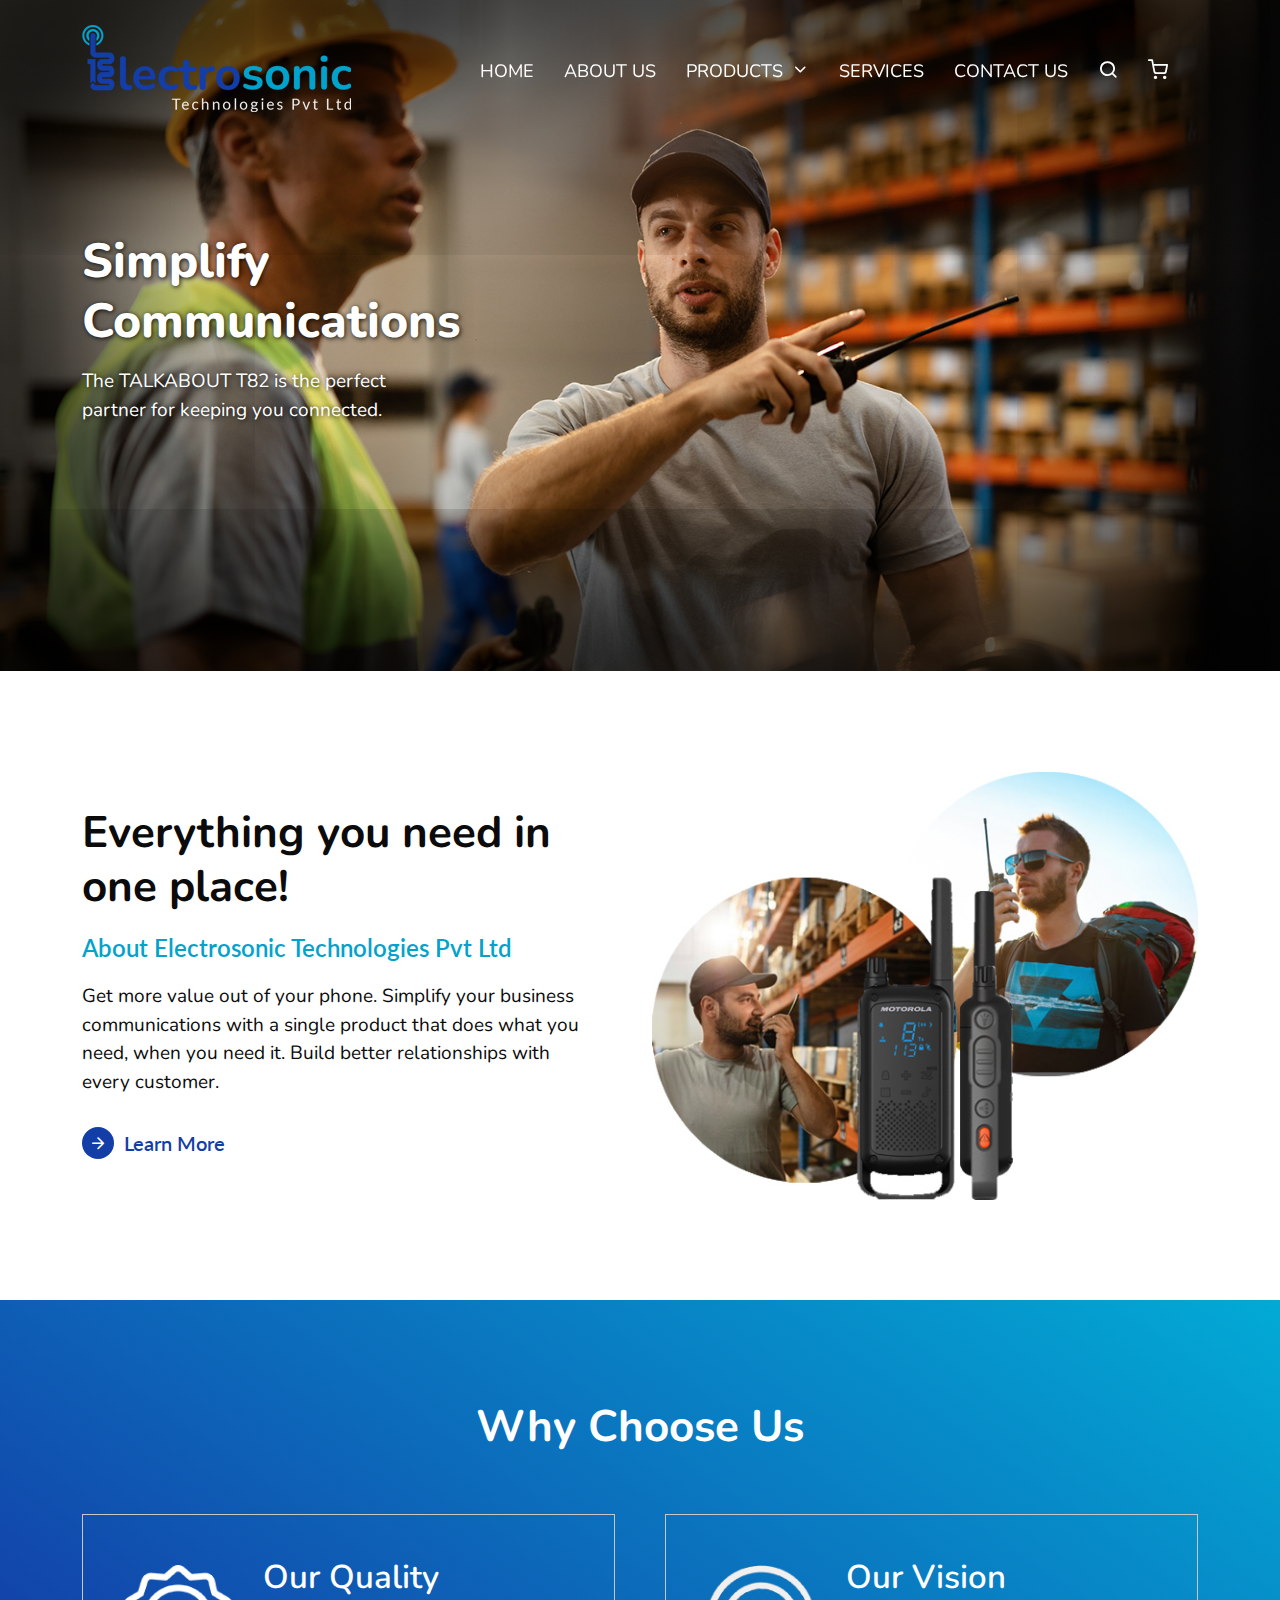
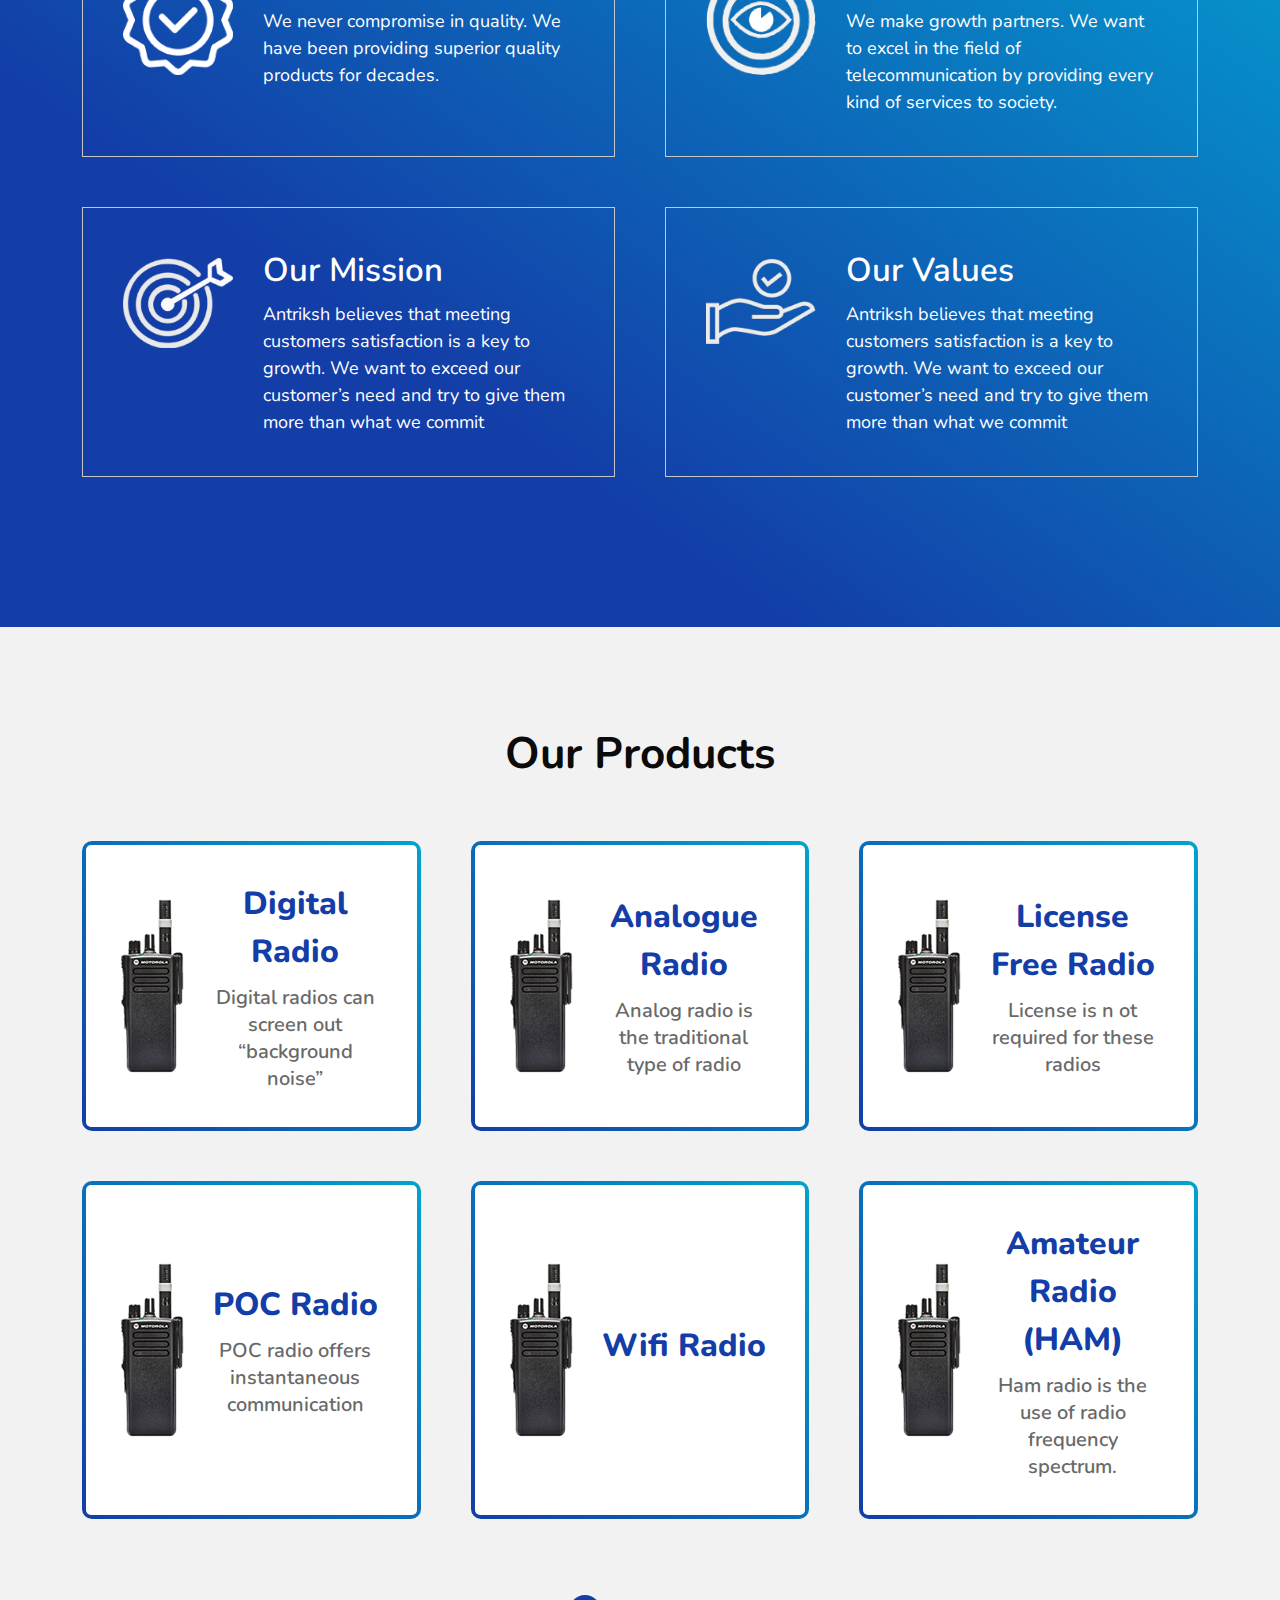
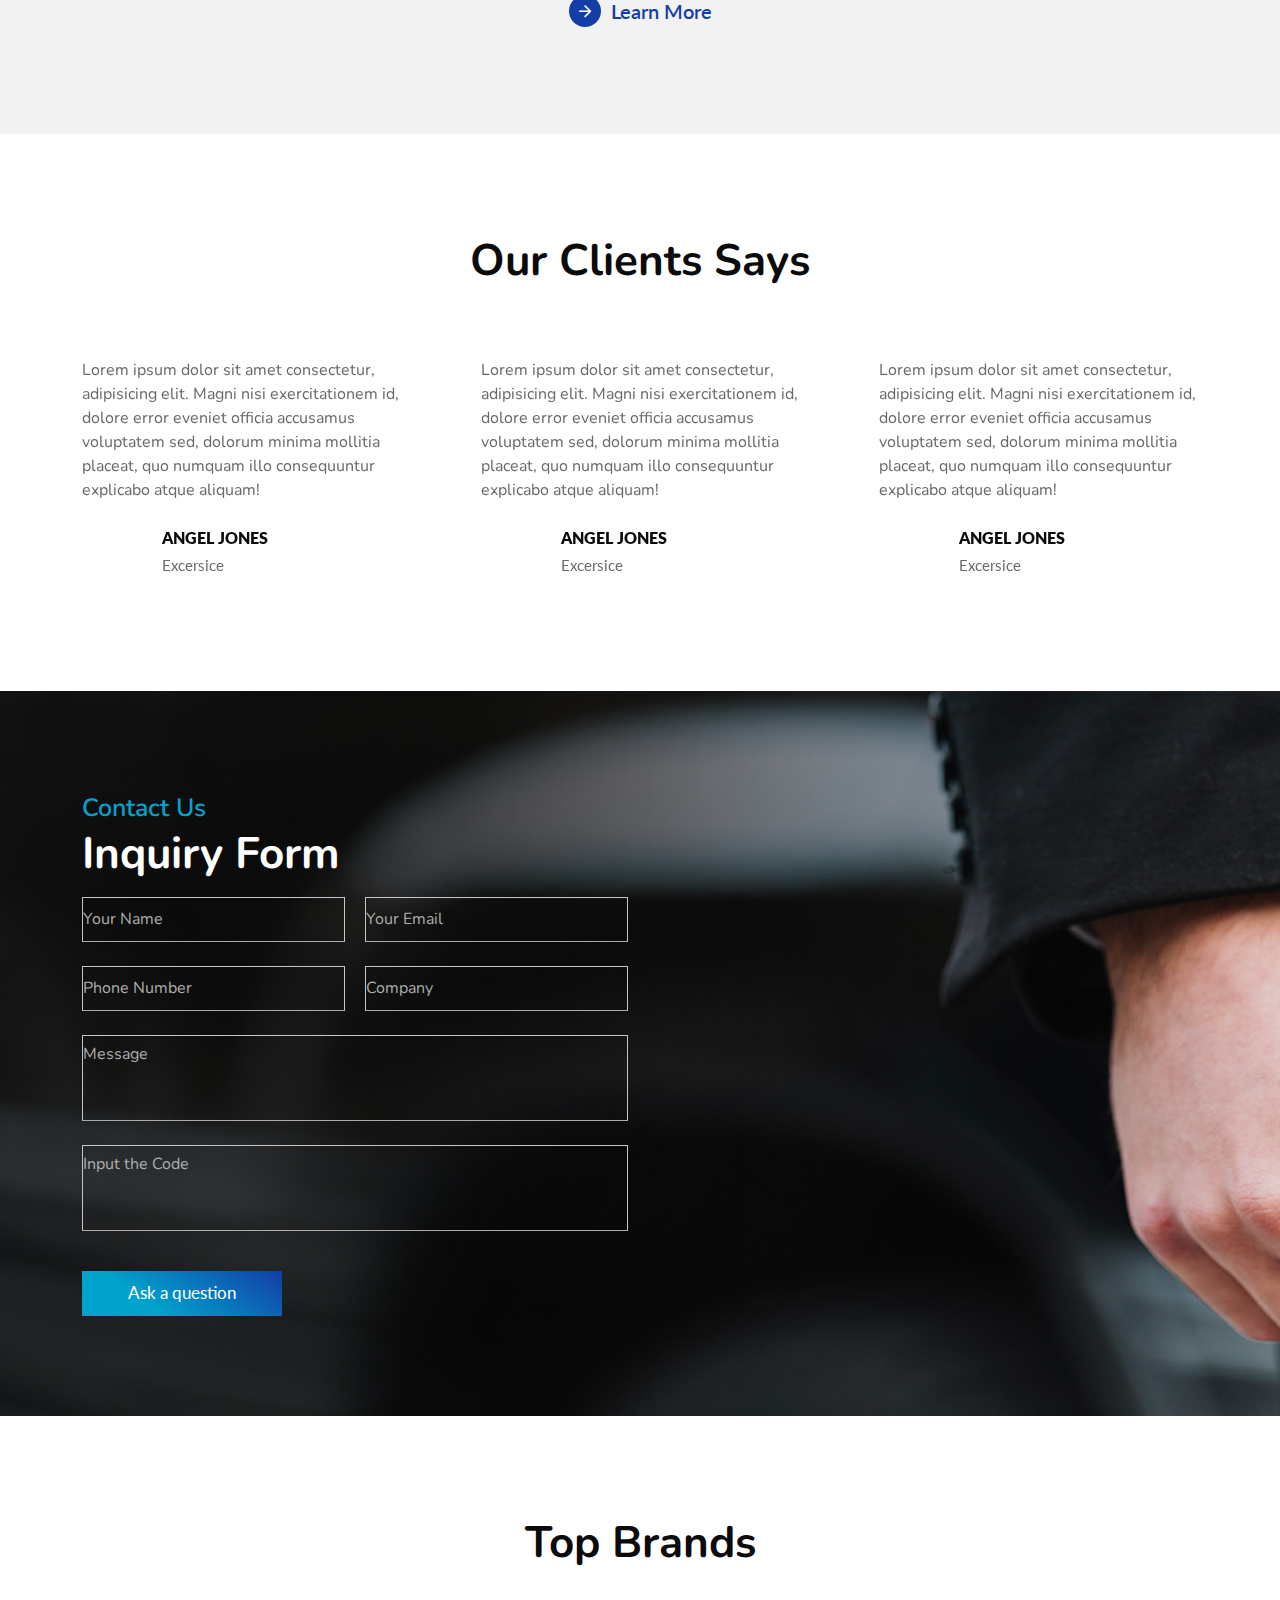
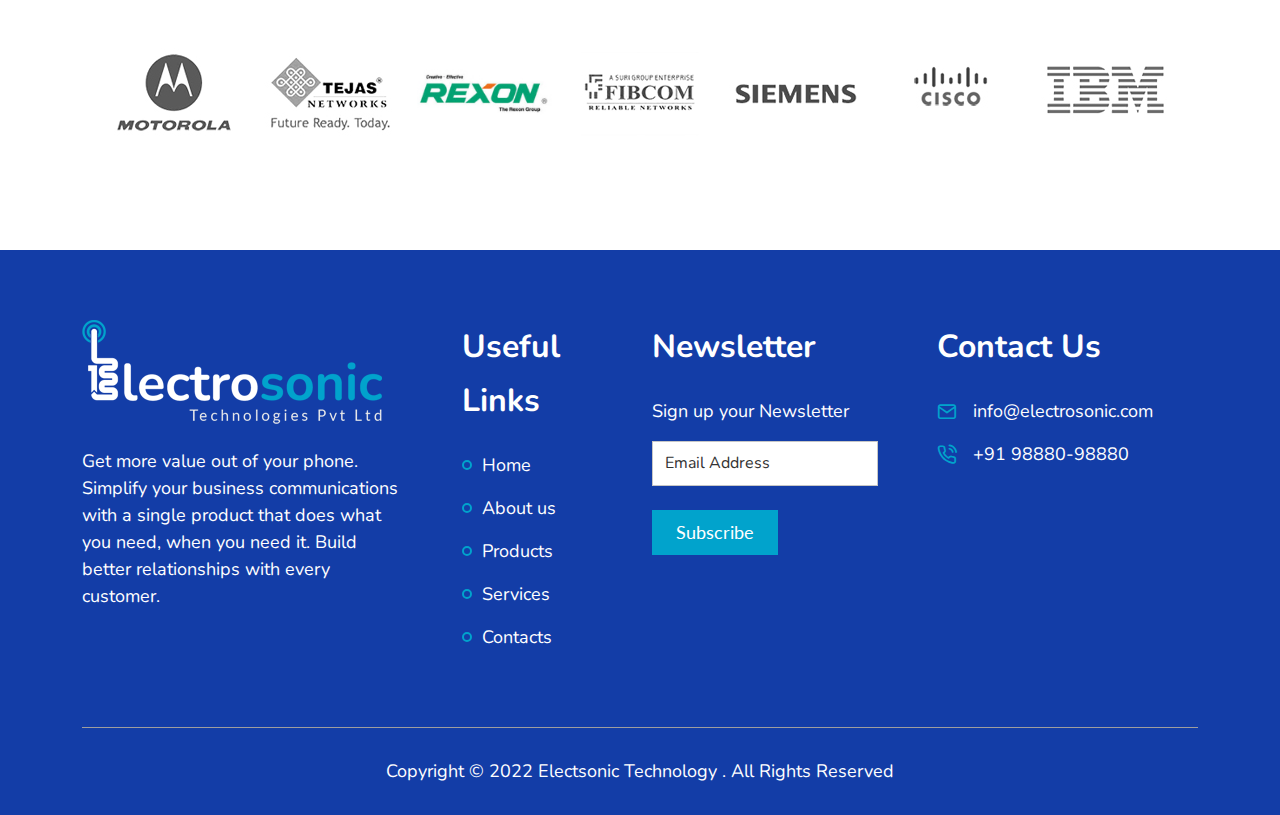
==== commit 3b29670e: "added new html files | electrsonic" ====
--- a/WEBSITES/electrosonic/index.html
+++ b/WEBSITES/electrosonic/index.html
@@ -28,7 +28,7 @@
             <div class="header d-flex align-items-center">
                 <!-- logo -->
                 <div class="logo-sec">
-                    <a href="/" class="d-inline-flex">
+                    <a href="#" class="d-inline-flex">
                         <img src="images/logo.png" alt="" class="img-fluid">
                     </a>
                 </div>
@@ -37,43 +37,57 @@
                 <div class="menu-sec flex1">
                     <div class="inner d-flex justify-content-end align-items-center">
                         <!-- links -->
-                        <div class="menu-links d-flex">
-                            <!-- link -->
-                            <a href="/" class="menu-link d-inline-flex text-decoration-none">
-                                <span class="text">Home</span>
+                        <div class="menu-links">
+                            <!-- menu icon mobile | close -->
+                            <a href="#" class="menu-icon mobile-menu-toggle mml-close text-decoration-none position-absolute d-lg-none"
+                                title="open menu">
+                                <i class="feather-x"></i>
                             </a>
 
-                            <!-- link -->
-                            <a href="/" class="menu-link d-inline-flex text-decoration-none">
-                                <span class="text">About us</span>
-                            </a>
-                            <!-- link -->
-                            <a href="/" class="menu-link d-inline-flex text-decoration-none">
-                                <span class="text">Products</span>
-                                <div class="icon ms-2">
-                                    <i class="feather-chevron-down"></i>
-                                </div>
-                            </a>
-                            <!-- link -->
-                            <a href="/" class="menu-link d-inline-flex text-decoration-none">
-                                <span class="text">Services</span>
-                            </a>
-                            <!-- link -->
-                            <a href="/" class="menu-link d-inline-flex text-decoration-none">
-                                <span class="text">Contact us</span>
-                            </a>
+                            <div class="inner d-lg-flex flex-wrap">
+                                <!-- link -->
+                                <a href="#" class="menu-link d-inline-flex text-decoration-none">
+                                    <span class="text">Home</span>
+                                </a>
+
+                                <!-- link -->
+                                <a href="#" class="menu-link d-inline-flex text-decoration-none">
+                                    <span class="text">About us</span>
+                                </a>
+                                <!-- link -->
+                                <a href="#" class="menu-link d-inline-flex text-decoration-none">
+                                    <span class="text">Products</span>
+                                    <div class="icon ms-2">
+                                        <i class="feather-chevron-down"></i>
+                                    </div>
+                                </a>
+                                <!-- link -->
+                                <a href="#" class="menu-link d-inline-flex text-decoration-none">
+                                    <span class="text">Services</span>
+                                </a>
+                                <!-- link -->
+                                <a href="#" class="menu-link d-inline-flex text-decoration-none">
+                                    <span class="text">Contact us</span>
+                                </a>
+                            </div>
                         </div>
 
                         <!-- icons -->
                         <div class="menu-icons d-flex">
                             <!-- icon -->
-                            <a href="/" class="menu-icon search text-decoration-none" title="Search">
+                            <a href="#" class="menu-icon search text-decoration-none" title="Search">
                                 <i class="feather-search"></i>
                             </a>
 
                             <!-- icon -->
-                            <a href="/" class="menu-icon cart text-decoration-none" title="Cart">
+                            <a href="#" class="menu-icon cart text-decoration-none" title="Cart">
                                 <i class="feather-shopping-cart"></i>
+                            </a>
+
+                            <!-- menu icon mobile | open -->
+                            <a href="#" class="menu-icon mobile-menu-toggle mml-open text-decoration-none d-lg-none"
+                                title="open menu">
+                                <i class="feather-menu"></i>
                             </a>
                         </div>
                     </div>
@@ -579,7 +593,7 @@
         <section id="inquiry-form" class="com-pad-tb">
             <div class="container">
                 <div class="inquiry-form row">
-                    <div class="col-12 col-lg-6">
+                    <div class="col-12 col-lg-8 col-xl-6">
                         <!-- heading -->
                         <div class="st-heading-container heading-white mb-3 mb-3lg-4">
                             <p class="pre-head">Contact Us</p>
@@ -624,14 +638,8 @@
                                     <span class="text">Ask a question</span>
                                 </button>
                             </div>
-
-
-                        </div>
-
-
-                    </div>
-
-
+                        </div>
+                    </div>
                 </div>
             </div>
         </section>
@@ -738,7 +746,7 @@
             <div class="container">
                 <div class="footer row">
                     <!-- item -->
-                    <div class="footer-item fi-info col-12 col-lg-4 mb-3 mb-lg-0">
+                    <div class="footer-item fi-info col-12 col-lg-6 col-xl-4 mb-3 mb-md-4 mb-lg-0">
                         <div class="inner">
                             <img src="images/footer-logo.png" alt="" class="img-fluid logo">
                             <p class="desc text-white mt-2 mt-lg-4 mb-0">
@@ -750,7 +758,7 @@
                     </div>
 
                     <!-- item -->
-                    <div class="footer-item fi-usefull-links col-12 col-lg-2 mb-3 mb-lg-0">
+                    <div class="footer-item fi-usefull-links col-12 col-lg-6 col-xl-2 mb-2 mb-lg-0">
                         <div class="inner">
                             <!-- heading -->
                             <div class="st-heading-container heading-white heading-sm mb-3 mb-lg-4">
@@ -761,27 +769,27 @@
 
                             <div class="links-list">
                                 <!-- link -->
-                                <a href="/" class="link d-inline-block text-decoration-none text-white mb-3">
+                                <a href="#" class="link d-inline-block text-decoration-none text-white mb-3">
                                     Home
                                 </a> <br />
 
                                 <!-- link -->
-                                <a href="/" class="link d-inline-block text-decoration-none text-white mb-3">
+                                <a href="#" class="link d-inline-block text-decoration-none text-white mb-3">
                                     About us
                                 </a> <br />
 
                                 <!-- link -->
-                                <a href="/" class="link d-inline-block text-decoration-none text-white mb-3">
+                                <a href="#" class="link d-inline-block text-decoration-none text-white mb-3">
                                     Products
                                 </a> <br />
 
                                 <!-- link -->
-                                <a href="/" class="link d-inline-block text-decoration-none text-white mb-3">
+                                <a href="#" class="link d-inline-block text-decoration-none text-white mb-3">
                                     Services
                                 </a> <br />
 
                                 <!-- link -->
-                                <a href="/" class="link d-inline-block text-decoration-none text-white mb-3">
+                                <a href="#" class="link d-inline-block text-decoration-none text-white mb-3">
                                     Contacts
                                 </a>
                             </div>
@@ -791,7 +799,7 @@
                     </div>
 
                     <!-- item -->
-                    <div class="footer-item fi-newsletter col-12 col-lg-3 mb-3 mb-lg-0">
+                    <div class="footer-item fi-newsletter col-12 col-lg-6 col-xl-3 mb-3 mb-md-4 mb-lg-0">
                         <div class="inner">
                             <!-- heading -->
                             <div class="st-heading-container heading-white heading-sm mb-3 mb-lg-4">
@@ -818,7 +826,7 @@
                     </div>
 
                     <!-- item -->
-                    <div class="footer-item fi-contact-us col-12 col-lg-3">
+                    <div class="footer-item fi-contact-us col-12 col-lg-6 col-xl-3">
                         <div class="inner">
                             <!-- heading -->
                             <div class="st-heading-container heading-white heading-sm mb-3 mb-lg-4">
@@ -845,17 +853,17 @@
 
                             <div class="social-links pt-3">
                                 <!-- link -->
-                                <a href="/" class="sl-link text-decoration-none text-white">
+                                <a href="#" class="sl-link text-decoration-none text-white">
                                     <i class="fa-brands fa-facebook-f"></i>
                                 </a>
 
                                 <!-- link -->
-                                <a href="/" class="sl-link text-decoration-none text-white">
+                                <a href="#" class="sl-link text-decoration-none text-white">
                                     <i class="fa-brands fa-instagram"></i>
                                 </a>
 
                                 <!-- link -->
-                                <a href="/" class="sl-link text-decoration-none text-white">
+                                <a href="#" class="sl-link text-decoration-none text-white">
                                     <i class="fa-brands fa-whatsapp"></i>
                                 </a>
                             </div>
@@ -874,10 +882,6 @@
                 </div>
             </div>
         </footer>
-
-
-
-
     </main>
 
     <!-- js | assets -->
--- a/WEBSITES/electrosonic/css/style.css
+++ b/WEBSITES/electrosonic/css/style.css
@@ -57,7 +57,8 @@
 
 .cursor-pointer { cursor: pointer; }
 
-.st-heading-container > .head { font-size: 30px; line-height: 40px; font-weight: 700; margin-bottom: 0; }
+.st-heading-container > .head { font-size: 27px; line-height: 35px; font-weight: 700; margin-bottom: 0; }
+@media screen and (min-width: 768px) { .st-heading-container > .head { font-size: 30px; line-height: 40px; } }
 @media screen and (min-width: 992px) { .st-heading-container > .head { font-size: 44px; line-height: 54px; } }
 .st-heading-container > .pre-head { font-size: 17px; color: #01a3cc; margin-bottom: 2px; font-weight: 600; line-height: normal; }
 @media screen and (min-width: 992px) { .st-heading-container > .pre-head { font-size: 25px; } }
@@ -95,8 +96,8 @@
 .st-bg-gradient { background: #133da7; background: linear-gradient(35deg, #133da7 30%, #02aad5 100%); }
 
 .st-form { width: 100%; }
-.st-form > input:not([type=radio]):not([type=checkbox]), .st-form > select, .st-form > textarea { border-radius: 0; border: none !important; color: #333; background-color: #fff; }
-.st-form > input:not([type=radio]):not([type=checkbox]):focus, .st-form > select:focus, .st-form > textarea:focus { box-shadow: none !important; outline: none !important; border: none !important; }
+.st-form > input:not([type=radio]):not([type=checkbox]), .st-form > select, .st-form > textarea { border-radius: 0; border: 1px solid #c6c6c6; color: #333; background-color: #fff; }
+.st-form > input:not([type=radio]):not([type=checkbox]):focus, .st-form > select:focus, .st-form > textarea:focus { box-shadow: none !important; outline: none !important; }
 .st-form > input:not([type=radio]):not([type=checkbox])::placeholder, .st-form > select::placeholder, .st-form > textarea::placeholder { /* Chrome, Firefox, Opera, Safari 10.1+ */ color: #333; opacity: 1; /* Firefox */ }
 .st-form > input:not([type=radio]):not([type=checkbox]):-ms-input-placeholder, .st-form > select:-ms-input-placeholder, .st-form > textarea:-ms-input-placeholder { /* Internet Explorer 10-11 */ color: #333; }
 .st-form > input:not([type=radio]):not([type=checkbox])::-ms-input-placeholder, .st-form > select::-ms-input-placeholder, .st-form > textarea::-ms-input-placeholder { /* Microsoft Edge */ color: #333; }
@@ -113,37 +114,58 @@
 
 .flex1 { flex: 1; }
 
-.com-pad-t, .com-pad-tb { padding-top: 30px; }
-
-.com-pad-b, .com-pad-tb { padding-bottom: 30px; }
-
-.com-mar-t, .com-mar-tb { margin-top: 30px; }
-
-.com-mar-b, .com-mar-tb { margin-bottom: 30px; }
+.com-pad-t, .com-pad-tb { padding-top: 40px; }
+
+.com-pad-b, .com-pad-tb { padding-bottom: 40px; }
+
+.com-mar-t, .com-mar-tb { margin-top: 40px; }
+
+.com-mar-b, .com-mar-tb { margin-bottom: 40px; }
 
 @media screen and (min-width: 992px) { .com-pad-t, .com-pad-tb { padding-top: 100px; }
   .com-pad-b, .com-pad-tb { padding-bottom: 100px; }
   .com-mar-t, .com-mar-tb { margin-top: 100px; }
   .com-mar-b, .com-mar-tb { margin-bottom: 100px; } }
+.irs--round .irs-from, .irs--round .irs-to, .irs--round .irs-single { font-size: 12px; background-color: #133da7; }
+
+.irs--round .irs-from:before, .irs--round .irs-to:before, .irs--round .irs-single:before { border-top-color: #133da7; }
+
+.irs--round .irs-bar { background-color: #133da7; }
+
+.irs--round .irs-handle { top: 28px; width: 20px; height: 20px; border-width: 2px; border-color: #133da7; }
+
 body { font-family: 'Nunito', sans-serif; font-size: 15px; font-weight: 400; color: #0b0b0b; }
 
 /* ----- HEADER STYLE START ----- */
 header { position: fixed; z-index: 9; width: 100%; transition: 0.2s; padding-top: 15px; padding-bottom: 15px; }
-@media screen and (min-width: 992px) { header { padding-top: 25px; padding-bottom: 25px; } }
-
-.header .logo-sec > a { width: 270px; transition: 0.2s; }
+@media screen and (min-width: 1200px) { header { padding-top: 25px; padding-bottom: 25px; } }
+
+.header .logo-sec > a { width: 160px; transition: 0.2s; }
+@media screen and (min-width: 768px) { .header .logo-sec > a { width: 200px; } }
+@media screen and (min-width: 1200px) { .header .logo-sec > a { width: 270px; } }
 .header .menu-sec { padding-left: 15px; }
 @media screen and (min-width: 992px) { .header .menu-sec { padding-left: 25px; } }
 @media screen and (min-width: 992px) { .header .menu-links { padding-right: 30px; } }
-.header .menu-links .menu-link { font-size: 18px; color: #fff; text-transform: uppercase; transition: 0.2s; }
-@media screen and (min-width: 992px) { .header .menu-links .menu-link:not(:last-child) { padding-right: 30px; } }
+.header .menu-links .menu-link { font-size: 18px; color: #000; text-transform: uppercase; transition: 0.2s; }
+@media screen and (min-width: 992px) { .header .menu-links .menu-link { color: #fff; }
+  .header .menu-links .menu-link:not(:last-child) { padding-right: 20px; } }
+@media screen and (min-width: 1200px) { .header .menu-links .menu-link:not(:last-child) { padding-right: 30px; } }
+@media screen and (max-width: 991px) { .header .menu-links { position: fixed; top: 0; left: 0; height: 100%; width: 100%; background-color: rgba(0, 0, 0, 0.5); opacity: 0; visibility: hidden; transition: 0.2s; }
+  .header .menu-links > .inner { position: fixed; top: 0; left: -100%; height: 100%; width: 300px; background-color: #fff; padding-top: 50px; z-index: 1; transition: 0.3s; }
+  .header .menu-links .menu-link { width: 100%; padding: 12px 20px; }
+  .header .menu-links .mobile-menu-toggle.mml-close { top: 12px; left: calc(300px - 150px); color: #333; z-index: 2; font-size: 20px; height: 35px; width: 35px; line-height: 38px; background: #efefef; text-align: center; border-radius: 50%; transition: 0.5s; } }
+.header .menu-links.active { opacity: 1; visibility: visible; }
+.header .menu-links.active > .inner { left: 0; }
+.header .menu-links.active .mobile-menu-toggle.mml-close { opacity: 1; left: calc(300px - 50px); }
 .header .menu-icons .menu-icon { font-size: 20px; color: #fff; transition: 0.2s; }
-@media screen and (min-width: 992px) { .header .menu-icons .menu-icon:not(:last-child) { padding-right: 30px; } }
-
-header.fixed { background: #fff; padding-top: 10px; padding-bottom: 10px; box-shadow: 0px 2px 5px 0 rgba(0, 0, 0, 0.1); }
-@media screen and (min-width: 992px) { header.fixed .header .logo-sec > a { width: 180px; }
-  header.fixed .header .menu-links .menu-link { color: #000; }
-  header.fixed .header .menu-icons .menu-icon { color: #000; } }
+.header .menu-icons .menu-icon:not(:last-child) { padding-right: 20px; }
+@media screen and (min-width: 1200px) { .header .menu-icons .menu-icon:not(:last-child) { padding-right: 30px; } }
+
+header.fixed { background: #fff; padding-top: 5px; padding-bottom: 5px; box-shadow: 0px 2px 5px 0 rgba(0, 0, 0, 0.1); }
+@media screen and (min-width: 768px) { header.fixed { padding-top: 10px; padding-bottom: 10px; } }
+@media screen and (min-width: 992px) { header.fixed .header .logo-sec > a { width: 180px; } }
+header.fixed .menu-links .menu-link { color: #000; }
+header.fixed .menu-icons .menu-icon { color: #000; }
 
 /* ----- HEADER STYLE END ----- */
 /* ----- SILDER STYLE START ----- */
@@ -153,7 +175,8 @@
 /* ----- SILDER STYLE END ----- */
 /* ----- HOME SEC2 STYLE START ----- */
 @media screen and (min-width: 992px) { .home-sec2 .lt-sec > .inner { max-width: 500px; } }
-.home-sec2 .lt-sec .sub-head { color: #01a3cc; font-size: 24px; }
+.home-sec2 .lt-sec .sub-head { color: #01a3cc; font-size: 20px; }
+@media screen and (min-width: 992px) { .home-sec2 .lt-sec .sub-head { font-size: 24px; } }
 .home-sec2 .lt-sec .desc { font-size: 19px; }
 
 /* ----- HOME SEC2 STYLE END ----- */
@@ -166,12 +189,15 @@
   .why-choose-us .item:nth-child(odd) { padding-left: 25px; } }
 .why-choose-us .item > .inner { padding: 15px; border: 1px solid #c7c7c7; }
 @media screen and (min-width: 992px) { .why-choose-us .item > .inner { padding: 40px; } }
-.why-choose-us .item .icon-sec { width: 80px; padding-top: 10px; }
+.why-choose-us .item .icon-sec { width: 65px; padding-top: 10px; }
+@media screen and (min-width: 768px) { .why-choose-us .item .icon-sec { width: 80px; } }
 @media screen and (min-width: 992px) { .why-choose-us .item .icon-sec { width: 110px; } }
 .why-choose-us .item .text-sec { padding-left: 15px; }
 @media screen and (min-width: 992px) { .why-choose-us .item .text-sec { padding-left: 30px; } }
-.why-choose-us .item .text-sec .head { font-size: 33px; font-weight: 600; }
-.why-choose-us .item .text-sec .desc { font-size: 18px; }
+.why-choose-us .item .text-sec .head { font-size: 24px; font-weight: 600; line-height: normal; }
+@media screen and (min-width: 768px) { .why-choose-us .item .text-sec .head { font-size: 33px; } }
+.why-choose-us .item .text-sec .desc { font-size: 16px; }
+@media screen and (min-width: 768px) { .why-choose-us .item .text-sec .desc { font-size: 18px; } }
 
 /* ----- WHY CHOOSE US STYLE END ----- */
 /* ----- OUR PRODUCTS STYLE START ----- */
@@ -184,16 +210,20 @@
 .our-products .item { margin-bottom: 15px; }
 @media screen and (min-width: 768px) { .our-products .item { margin-bottom: 32px; } }
 @media screen and (min-width: 992px) { .our-products .item { padding-left: 25px; padding-right: 25px; margin-bottom: 50px; } }
-.our-products .item > .inner-bg { background: #133da7; background: linear-gradient(45deg, #133da7 0%, #02aad5 100%); padding: 4px; border-radius: 10px; transition: 0.4s; }
+.our-products .item > .inner-bg { background: #133da7; background: linear-gradient(45deg, #133da7 0%, #01a3cc 100%); padding: 4px; border-radius: 10px; transition: 0.4s; }
 .our-products .item > .inner-bg > .inner-main { background-color: #fff; padding: 15px; border-radius: 5px; transition: 0.4s; }
 @media screen and (min-width: 992px) { .our-products .item > .inner-bg > .inner-main { padding: 35px; } }
 .our-products .item .text-sec { padding-left: 15px; }
 @media screen and (min-width: 992px) { .our-products .item .text-sec { padding-left: 25px; } }
 .our-products .item .text-sec .head, .our-products .item .text-sec .desc { transition: 0.2s; }
-.our-products .item .text-sec .head { font-size: 32px; font-weight: 800; color: #133da7; }
-.our-products .item .text-sec .desc { font-size: 20px; color: #696969; font-weight: 600; line-height: normal; }
-.our-products .item > .inner-bg:hover { background: #133da7; background: linear-gradient(90deg, #133da7 44%, #02aad5 100%); }
-.our-products .item > .inner-bg:hover > .inner-main { background: #133da7; background: linear-gradient(90deg, #133da7 44%, #02aad5 100%); }
+.our-products .item .text-sec .head { font-size: 24px; font-weight: 800; color: #133da7; }
+@media screen and (min-width: 768px) { .our-products .item .text-sec .head { font-size: 25px; } }
+@media screen and (min-width: 992px) { .our-products .item .text-sec .head { font-size: 32px; } }
+.our-products .item .text-sec .desc { font-size: 16px; color: #696969; font-weight: 600; line-height: normal; }
+@media screen and (min-width: 768px) { .our-products .item .text-sec .desc { font-size: 17px; } }
+@media screen and (min-width: 992px) { .our-products .item .text-sec .desc { font-size: 20px; } }
+.our-products .item > .inner-bg:hover { background: #133da7; background: linear-gradient(90deg, #133da7 44%, #01a3cc 100%); }
+.our-products .item > .inner-bg:hover > .inner-main { background: #133da7; background: linear-gradient(90deg, #133da7 44%, #01a3cc 100%); }
 .our-products .item > .inner-bg:hover .text-sec .head, .our-products .item > .inner-bg:hover .text-sec .desc { color: #fff; }
 
 /* ----- OUR PRODUCTS STYLE END ----- */
@@ -228,12 +258,15 @@
 footer { background: #133da7; padding-top: 30px; padding-bottom: 15px; }
 @media screen and (min-width: 992px) { footer { padding-top: 70px; padding-bottom: 30px; } }
 
-.footer { color: #fff; font-size: 18px; }
+.footer { color: #fff; font-size: 16px; }
+@media screen and (min-width: 768px) { .footer { font-size: 18px; } }
 @media screen and (min-width: 992px) { .footer .footer-item.fi-info > .inner { padding-right: 35px; } }
 @media screen and (min-width: 992px) { .footer .footer-item.fi-newsletter > .inner { padding-right: 35px; } }
 .footer .links-list > .link { padding-left: 20px; position: relative; transition: 0.2s; opacity: 1; }
 .footer .links-list > .link::before { content: ''; height: 10px; width: 10px; border: 2px solid #01a3cc; border-radius: 50%; display: block; left: 0; top: 8px; position: absolute; }
 .footer .links-list > .link:hover { opacity: .8; }
+@media screen and (max-width: 991px) { .footer .links-list { display: flex; flex-wrap: wrap; }
+  .footer .links-list > .link:not(:last-child) { margin-right: 15px; } }
 .footer .info-item { transition: 0.2s; }
 .footer .info-item i { color: #01a3cc; font-size: 20px; }
 .footer .info-item:hover { opacity: .8; }
@@ -246,5 +279,95 @@
 @media screen and (min-width: 992px) { .footer .item-copyright > .inner { padding-top: 30px; } }
 
 /* ----- FOOTER STYLE END ----- */
+/* ----- PAGE BANNER STYLE START ----- */
+.page-banner .caption { top: 0; left: 0; box-shadow: inset 0px 0px 210px 100px black; padding-top: 20px; padding-bottom: 20px; }
+.page-banner .links > a { color: #fff; transition: 0.2s; font-size: 16px; }
+@media screen and (min-width: 992px) { .page-banner .links > a { font-size: 19px; } }
+.page-banner .links > a:not(:last-child)::after { content: '>'; margin: 0 10px 0 20px; }
+.page-banner .links > a:hover { opacity: .8; }
+.page-banner .links > a:last-child { pointer-events: none !important; }
+
+/* ----- PAGE BANNER STYLE END ----- */
+/* ----- PAGE | CONTACT US ----- */
+/* ----- CONACT SECTION 2 STYLE START ----- */
+#contact-sec2 { background-color: #efefef; }
+
+@media screen and (min-width: 992px) { .contact-sec2 { margin-left: -25px; margin-right: -25px; } }
+@media screen and (min-width: 992px) { .contact-sec2 .item { padding-left: 25px; padding-right: 25px; } }
+.contact-sec2 .item > .inner-bg { background: #133da7; background: linear-gradient(49deg, #133da7 6%, #01a3cc 100%); padding: 4px; transition: 0.2s; }
+.contact-sec2 .item > .inner-bg > .inner-main { padding: 20px; transition: 0.2s; }
+@media screen and (min-width: 992px) { .contact-sec2 .item > .inner-bg > .inner-main { padding: 30px; } }
+.contact-sec2 .item .icon-sec { height: 70px; width: 70px; font-size: 27px; border-radius: 50%; background-color: #effafb; color: #133da7; margin-bottom: 15px; }
+@media screen and (min-width: 992px) { .contact-sec2 .item .icon-sec { margin-bottom: 20px; } }
+.contact-sec2 .item .text-sec { color: #fff; font-size: 16px; line-height: normal; }
+@media screen and (min-width: 992px) { .contact-sec2 .item .text-sec { font-size: 21px; } }
+.contact-sec2 .item > .inner-bg:hover { box-shadow: 0 0 10px 2px rgba(0, 0, 0, 0.3); }
+.contact-sec2 .item > .inner-bg:hover > .inner-main { background-color: #fff !important; }
+.contact-sec2 .item > .inner-bg:hover .text-sec { color: #333; }
+
+/* ----- CONACT SECTION 2 STYLE END ----- */
+/* ----- PAGE | ABOUT US ----- */
+/* ----- ABOUT MAIN STYLE START ----- */
+@media screen and (min-width: 992px) { .about-main .lt-sec > .inner { max-width: 500px; } }
+.about-main .lt-sec .bg-img { top: 40px; left: -5px; width: 100px; }
+@media screen and (min-width: 768px) { .about-main .lt-sec .bg-img { top: 80px; left: -30px; } }
+@media screen and (min-width: 992px) { .about-main .lt-sec .bg-img { left: -80px; } }
+.about-main .sub-head { color: #01a3cc; font-size: 20px; }
+@media screen and (min-width: 992px) { .about-main .sub-head { font-size: 24px; } }
+.about-main .desc { font-size: 17px; }
+@media screen and (min-width: 992px) { .about-main .desc { font-size: 19px; } }
+
+/* ----- ABOUT MAIN STYLE END ----- */
+/* ----- ABOUT MISSION STYLE START ----- */
+#about-mission { background-color: #efefef; }
+
+.about-mission .desc { font-size: 17px; font-weight: 600; }
+@media screen and (min-width: 992px) { .about-mission .desc { font-size: 19px; } }
+@media screen and (min-width: 992px) { .about-mission .lt-sec { padding-right: 100px; } }
+
+/* ----- ABOUT MISSION STYLE END ----- */
+/* ----- VISION MISSION STYLE START ----- */
+.vision-mission .desc { font-size: 17px; font-weight: 600; }
+@media screen and (min-width: 992px) { .vision-mission .desc { font-size: 19px; } }
+@media screen and (min-width: 992px) { .vision-mission .rt-sec { padding-left: 100px; } }
+
+/* ----- VISION MISSION STYLE END ----- */
+/* ----- PAGE | SERVICES ----- */
+/* ----- PRODUCTS LISTING VIEW STYLE START ----- */
+@media screen and (min-width: 768px) { .products-listing-view .left-bar { width: 220px; position: sticky; top: 100px; } }
+@media screen and (min-width: 992px) { .products-listing-view .left-bar { width: 270px; } }
+.products-listing-view .left-bar .frac-head { text-transform: uppercase; font-weight: 800; font-size: 19px; }
+.products-listing-view .left-bar .frac { border-bottom: 1px solid #c6c6c6; padding-bottom: 25px; margin-bottom: 25px; }
+@media screen and (max-width: 767px) { .products-listing-view .left-bar { width: 100%; display: none; } }
+@media screen and (max-width: 767px) { .products-listing-view .main-content { width: 100%; } }
+@media screen and (min-width: 768px) { .products-listing-view .main-content { padding-left: 20px; } }
+@media screen and (min-width: 992px) { .products-listing-view .main-content { padding-left: 60px; } }
+.products-listing-view .main-content .top-sec { font-size: 16px; margin-bottom: 15px; }
+.products-listing-view .main-content .top-sec .st-form { width: 150px; }
+@media screen and (min-width: 768px) { .products-listing-view .main-content .top-sec .st-form { width: 180px; } }
+@media screen and (min-width: 992px) { .products-listing-view .main-content .top-sec .st-form { width: 250px; } }
+@media screen and (min-width: 992px) { .products-listing-view .main-content .top-sec { margin-bottom: 40px; } }
+@media screen and (min-width: 768px) { .products-listing-view .products-listing { margin-left: -10px; margin-right: -10px; } }
+
+.product-item { padding-bottom: 20px; }
+@media screen and (min-width: 768px) { .product-item { padding-left: 10px; padding-right: 10px; } }
+.product-item > .inner { border: 1px solid #c6c6c6; padding: 15px; transition: 0.2s; }
+@media screen and (min-width: 992px) { .product-item > .inner { padding: 20px; } }
+.product-item > .inner:hover { box-shadow: 0px 0px 10px 0 rgba(0, 0, 0, 0.2); }
+.product-item .img-sec img { max-height: 100%; height: 200px; }
+.product-item .text-sec .p-name { font-weight: 600; font-size: 20px; color: #333; }
+.product-item .text-sec .p-type { color: #133da7; font-weight: 600; font-size: 17px; }
+.product-item .text-sec .p-price { font-weight: 700; font-size: 24px; color: #333; }
+.product-item .favourite-checkbox { top: 10px; right: 10px; cursor: pointer; }
+.product-item .favourite-checkbox img { width: 30px; }
+.product-item .favourite-checkbox img.checked { display: none; }
+.product-item .favourite-checkbox > input:checked ~ .checked { display: block; }
+.product-item .favourite-checkbox > input:checked + .not-checked { display: none; }
+
+.pagination .p-link { height: 35px; width: 35px; padding: 5px; color: #333; transition: 0.2s; }
+.pagination .p-link.left, .pagination .p-link.right { border: 1px solid #c6c6c6; }
+.pagination .p-link.active, .pagination .p-link:hover { color: #000; font-weight: 600; }
+
+/* ----- PRODUCTS LISTING VIEW STYLE END ----- */
 
 /*# sourceMappingURL=style.css.map */
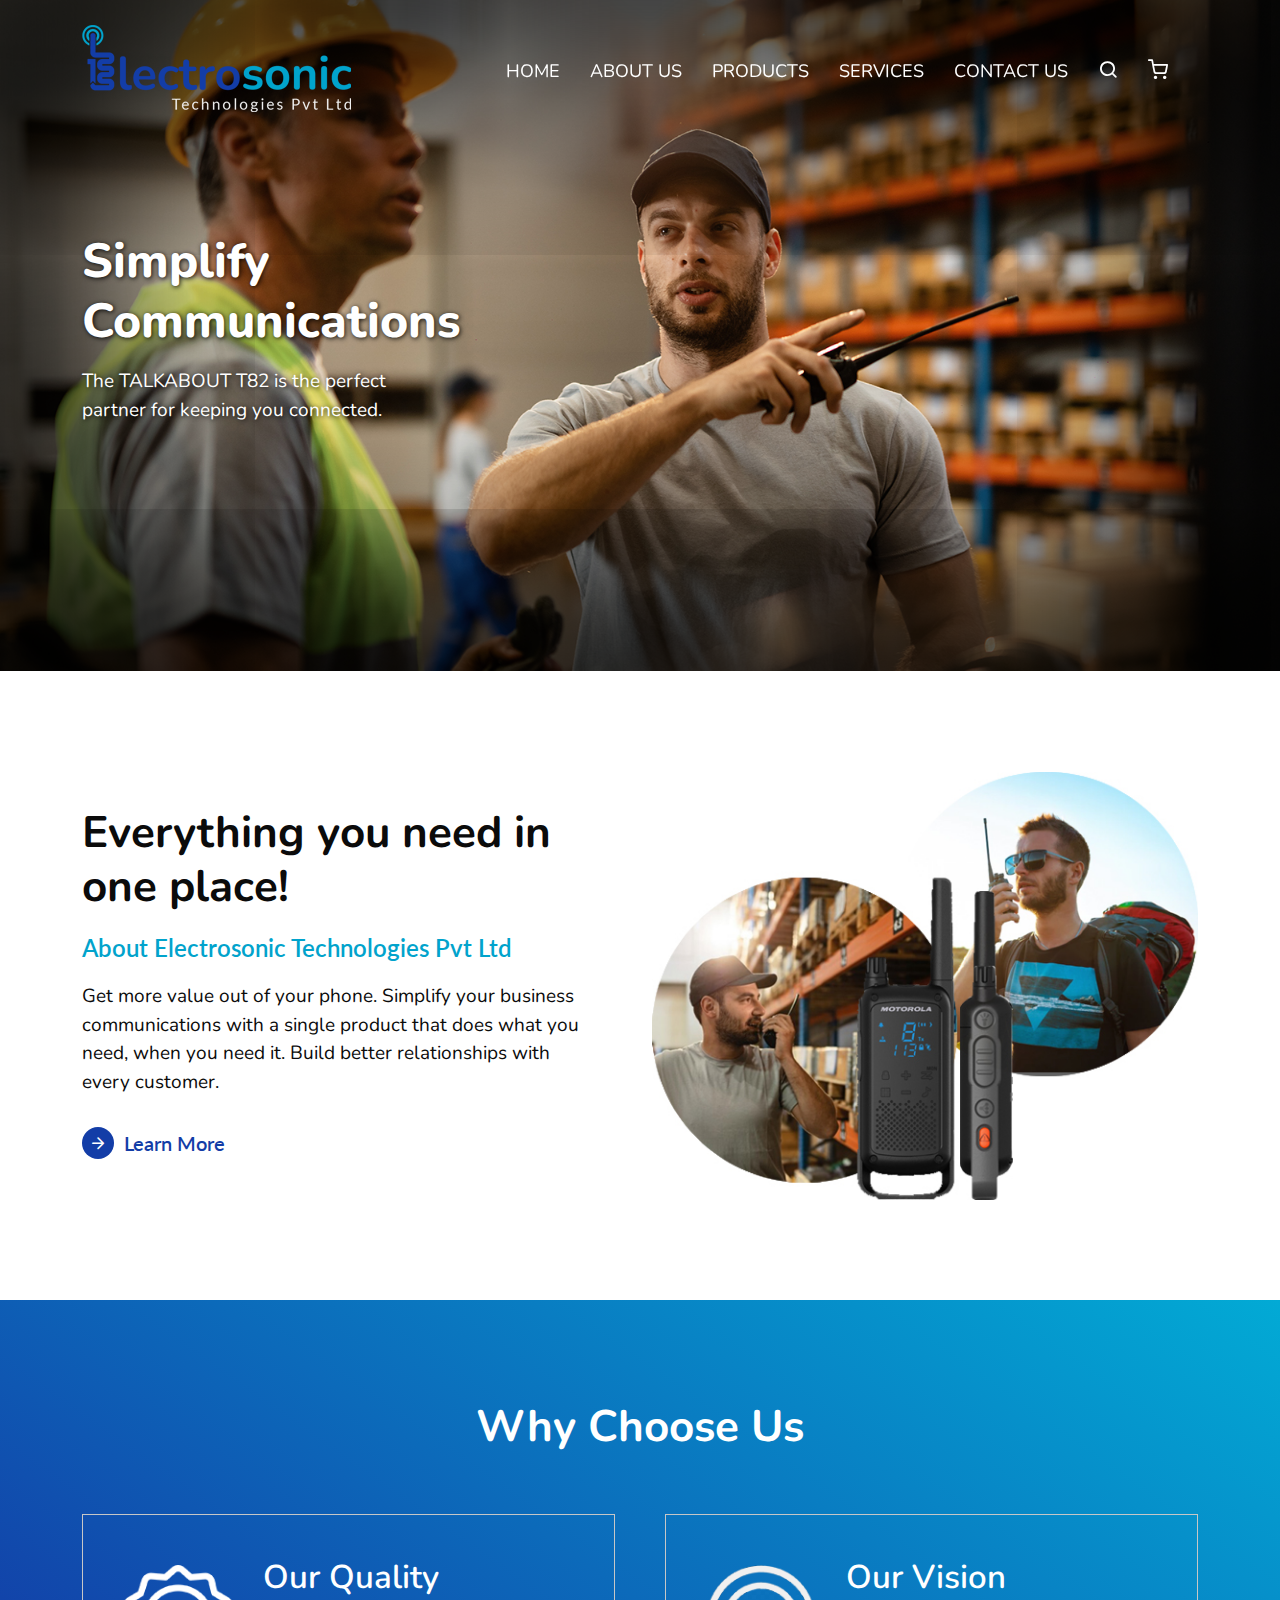
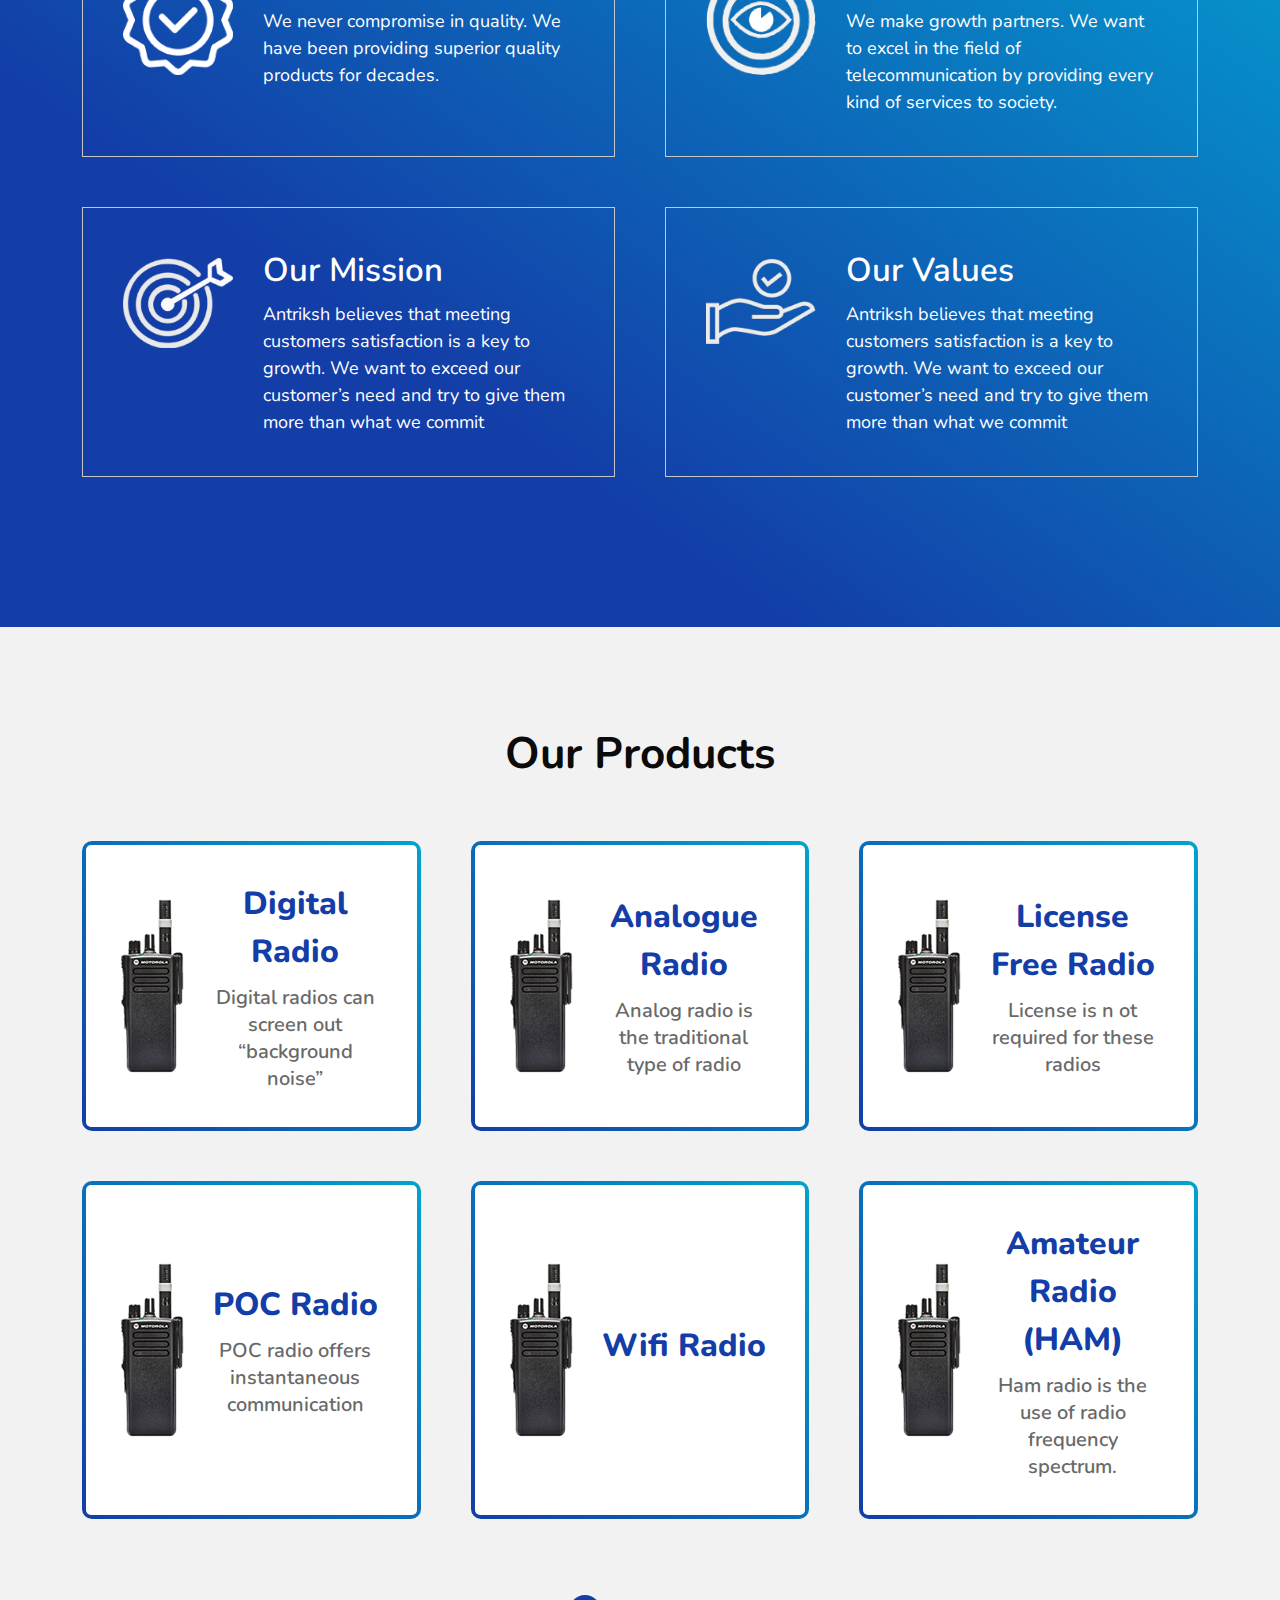
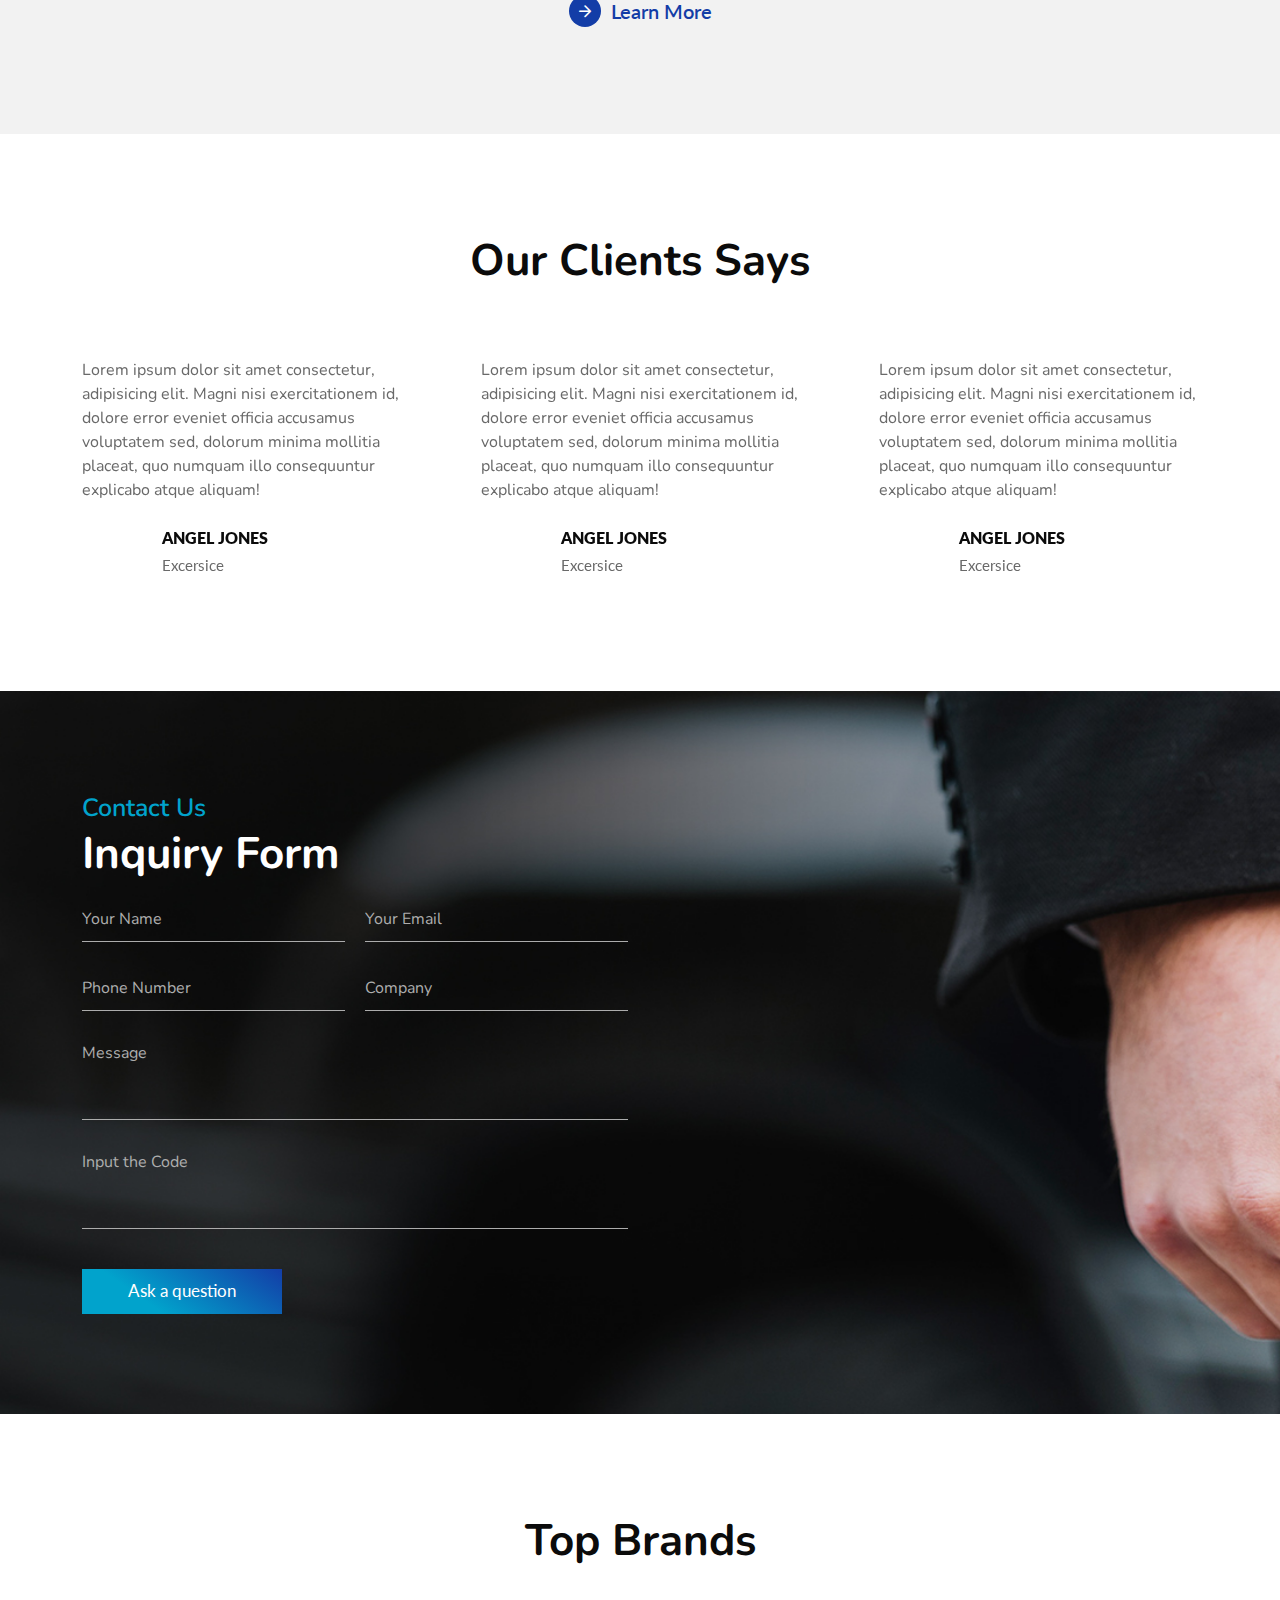
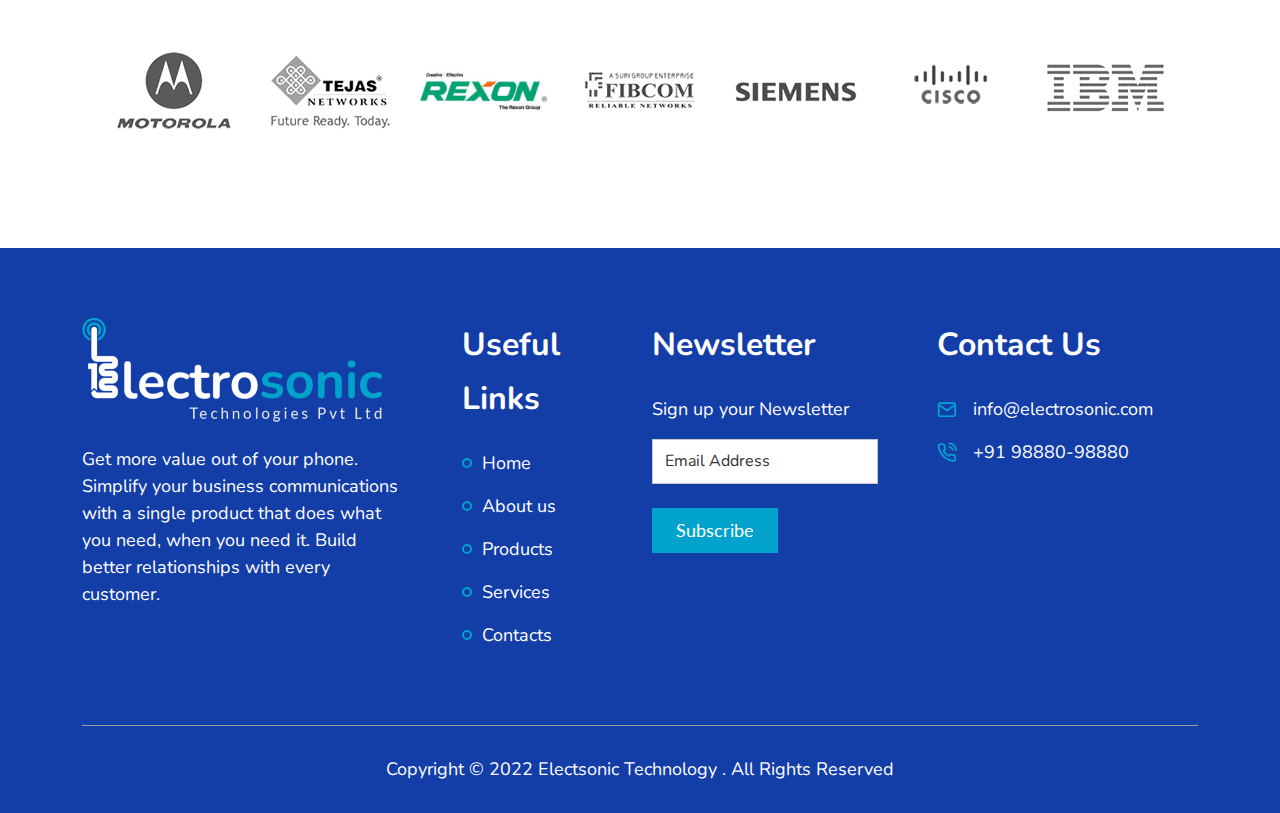
==== commit 788aa0ca: "completed the initial steps | electrosoic" ====
--- a/WEBSITES/electrosonic/index.html
+++ b/WEBSITES/electrosonic/index.html
@@ -39,34 +39,35 @@
                         <!-- links -->
                         <div class="menu-links">
                             <!-- menu icon mobile | close -->
-                            <a href="#" class="menu-icon mobile-menu-toggle mml-close text-decoration-none position-absolute d-lg-none"
+                            <a href="#"
+                                class="menu-icon mobile-menu-toggle mml-close text-decoration-none position-absolute d-lg-none"
                                 title="open menu">
                                 <i class="feather-x"></i>
                             </a>
 
                             <div class="inner d-lg-flex flex-wrap">
                                 <!-- link -->
-                                <a href="#" class="menu-link d-inline-flex text-decoration-none">
+                                <a href="index.html" class="menu-link d-inline-flex text-decoration-none">
                                     <span class="text">Home</span>
                                 </a>
 
                                 <!-- link -->
-                                <a href="#" class="menu-link d-inline-flex text-decoration-none">
+                                <a href="about-us.html" class="menu-link d-inline-flex text-decoration-none">
                                     <span class="text">About us</span>
                                 </a>
                                 <!-- link -->
-                                <a href="#" class="menu-link d-inline-flex text-decoration-none">
+                                <a href="products.html" class="menu-link d-inline-flex text-decoration-none">
                                     <span class="text">Products</span>
-                                    <div class="icon ms-2">
+                                    <!-- <div class="icon ms-2">
                                         <i class="feather-chevron-down"></i>
-                                    </div>
+                                    </div> -->
                                 </a>
                                 <!-- link -->
-                                <a href="#" class="menu-link d-inline-flex text-decoration-none">
+                                <a href="" class="menu-link d-inline-flex text-decoration-none">
                                     <span class="text">Services</span>
                                 </a>
                                 <!-- link -->
-                                <a href="#" class="menu-link d-inline-flex text-decoration-none">
+                                <a href="contact.html" class="menu-link d-inline-flex text-decoration-none">
                                     <span class="text">Contact us</span>
                                 </a>
                             </div>
--- a/WEBSITES/electrosonic/css/style.css
+++ b/WEBSITES/electrosonic/css/style.css
@@ -106,7 +106,7 @@
   .st-form.form-lt { padding-right: 10px; }
   .st-form.form-rt { padding-left: 10px; } }
 .st-form.no-resize > textarea { resize: none; }
-.st-form.form-underlined > input:not([type=radio]):not([type=checkbox]), .st-form.form-underlined > select, .st-form.form-underlined > textarea { background-color: transparent; padding-left: 0; padding-right: 0; border-bottom: 1px solid #333 !important; }
+.st-form.form-underlined > input:not([type=radio]):not([type=checkbox]), .st-form.form-underlined > select, .st-form.form-underlined > textarea { background-color: transparent; padding-left: 0; padding-right: 0; border: none; border-bottom: 1px solid #333 !important; }
 .st-form.form-underlined.form-underlined-gray > input:not([type=radio]):not([type=checkbox]), .st-form.form-underlined.form-underlined-gray > select, .st-form.form-underlined.form-underlined-gray > textarea { border-bottom-color: #acacac !important; color: #fff; }
 .st-form.form-underlined.form-underlined-gray > input:not([type=radio]):not([type=checkbox])::placeholder, .st-form.form-underlined.form-underlined-gray > select::placeholder, .st-form.form-underlined.form-underlined-gray > textarea::placeholder { /* Chrome, Firefox, Opera, Safari 10.1+ */ color: #adadad; opacity: 1; /* Firefox */ }
 .st-form.form-underlined.form-underlined-gray > input:not([type=radio]):not([type=checkbox]):-ms-input-placeholder, .st-form.form-underlined.form-underlined-gray > select:-ms-input-placeholder, .st-form.form-underlined.form-underlined-gray > textarea:-ms-input-placeholder { /* Internet Explorer 10-11 */ color: #adadad; }
@@ -346,7 +346,9 @@
 .products-listing-view .main-content .top-sec .st-form { width: 150px; }
 @media screen and (min-width: 768px) { .products-listing-view .main-content .top-sec .st-form { width: 180px; } }
 @media screen and (min-width: 992px) { .products-listing-view .main-content .top-sec .st-form { width: 250px; } }
+.products-listing-view .main-content .top-sec .st-form select { height: 35px; font-size: 15px; }
 @media screen and (min-width: 992px) { .products-listing-view .main-content .top-sec { margin-bottom: 40px; } }
+.products-listing-view .main-content .bottom-sec .st-form select { height: 35px; font-size: 15px; }
 @media screen and (min-width: 768px) { .products-listing-view .products-listing { margin-left: -10px; margin-right: -10px; } }
 
 .product-item { padding-bottom: 20px; }
@@ -369,5 +371,18 @@
 .pagination .p-link.active, .pagination .p-link:hover { color: #000; font-weight: 600; }
 
 /* ----- PRODUCTS LISTING VIEW STYLE END ----- */
+/* ----- PRODUCTS DETAILS VIEW STYLE START ----- */
+.products-details-view .rt-sec .frac { padding-bottom: 15px; margin-bottom: 15px; }
+.products-details-view .rt-sec .frac:not(:last-child) { border-bottom: 1px solid #afafaf; }
+@media screen and (min-width: 992px) { .products-details-view .rt-sec .frac { padding-bottom: 25px; margin-bottom: 25px; } }
+.products-details-view .rt-sec .frac .p-name { font-size: 23px; font-weight: 800; line-height: normal; }
+@media screen and (min-width: 992px) { .products-details-view .rt-sec .frac .p-name { font-size: 33px; } }
+.products-details-view .rt-sec .frac .p-price { font-size: 19px; font-weight: 600; color: #333; }
+@media screen and (min-width: 992px) { .products-details-view .rt-sec .frac .p-price { font-size: 25px; } }
+.products-details-view .rt-sec .frac .det { font-size: 17px; }
+.products-details-view .rt-sec .frac .det span { font-weight: 600; }
+.products-details-view .rt-sec .frac .share-icons .s-icon { font-size: 18px; color: #333; margin-right: 15px; }
+
+/* ----- PRODUCTS DETAILS VIEW STYLE END ----- */
 
 /*# sourceMappingURL=style.css.map */
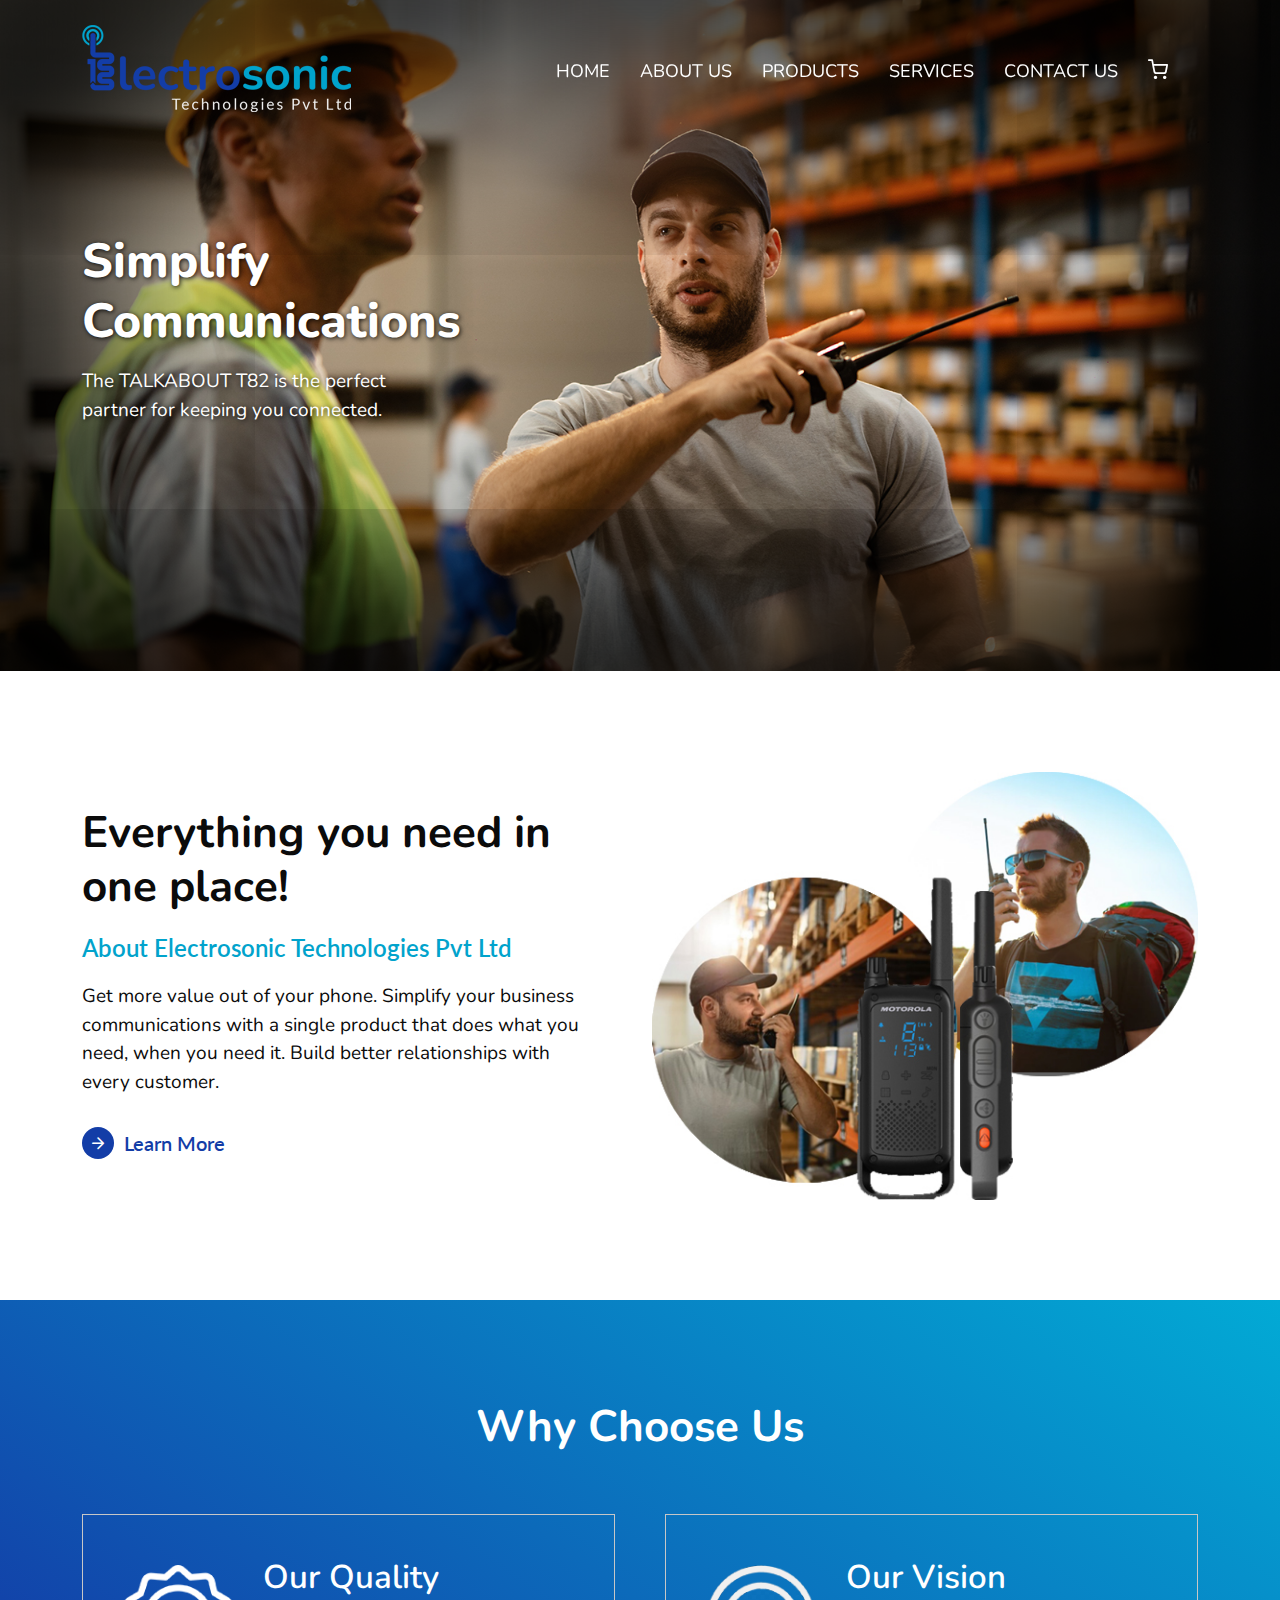
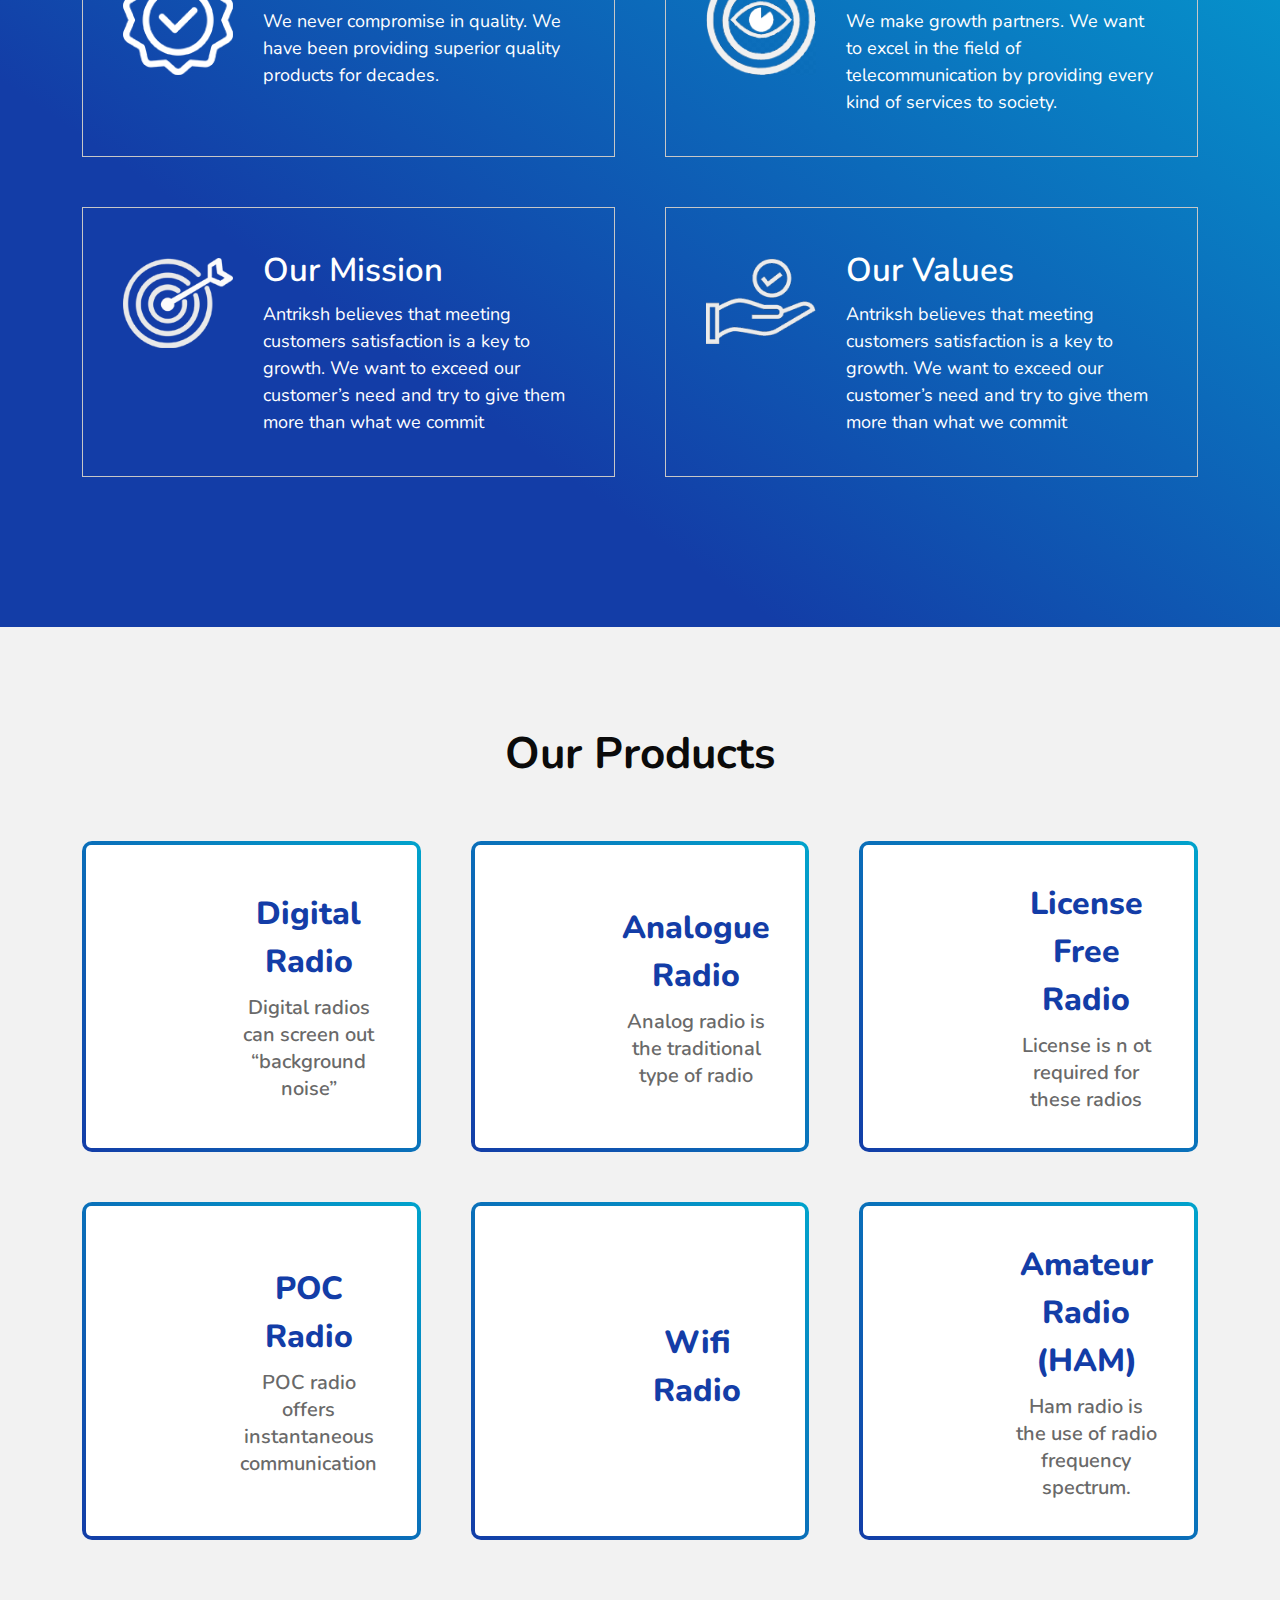
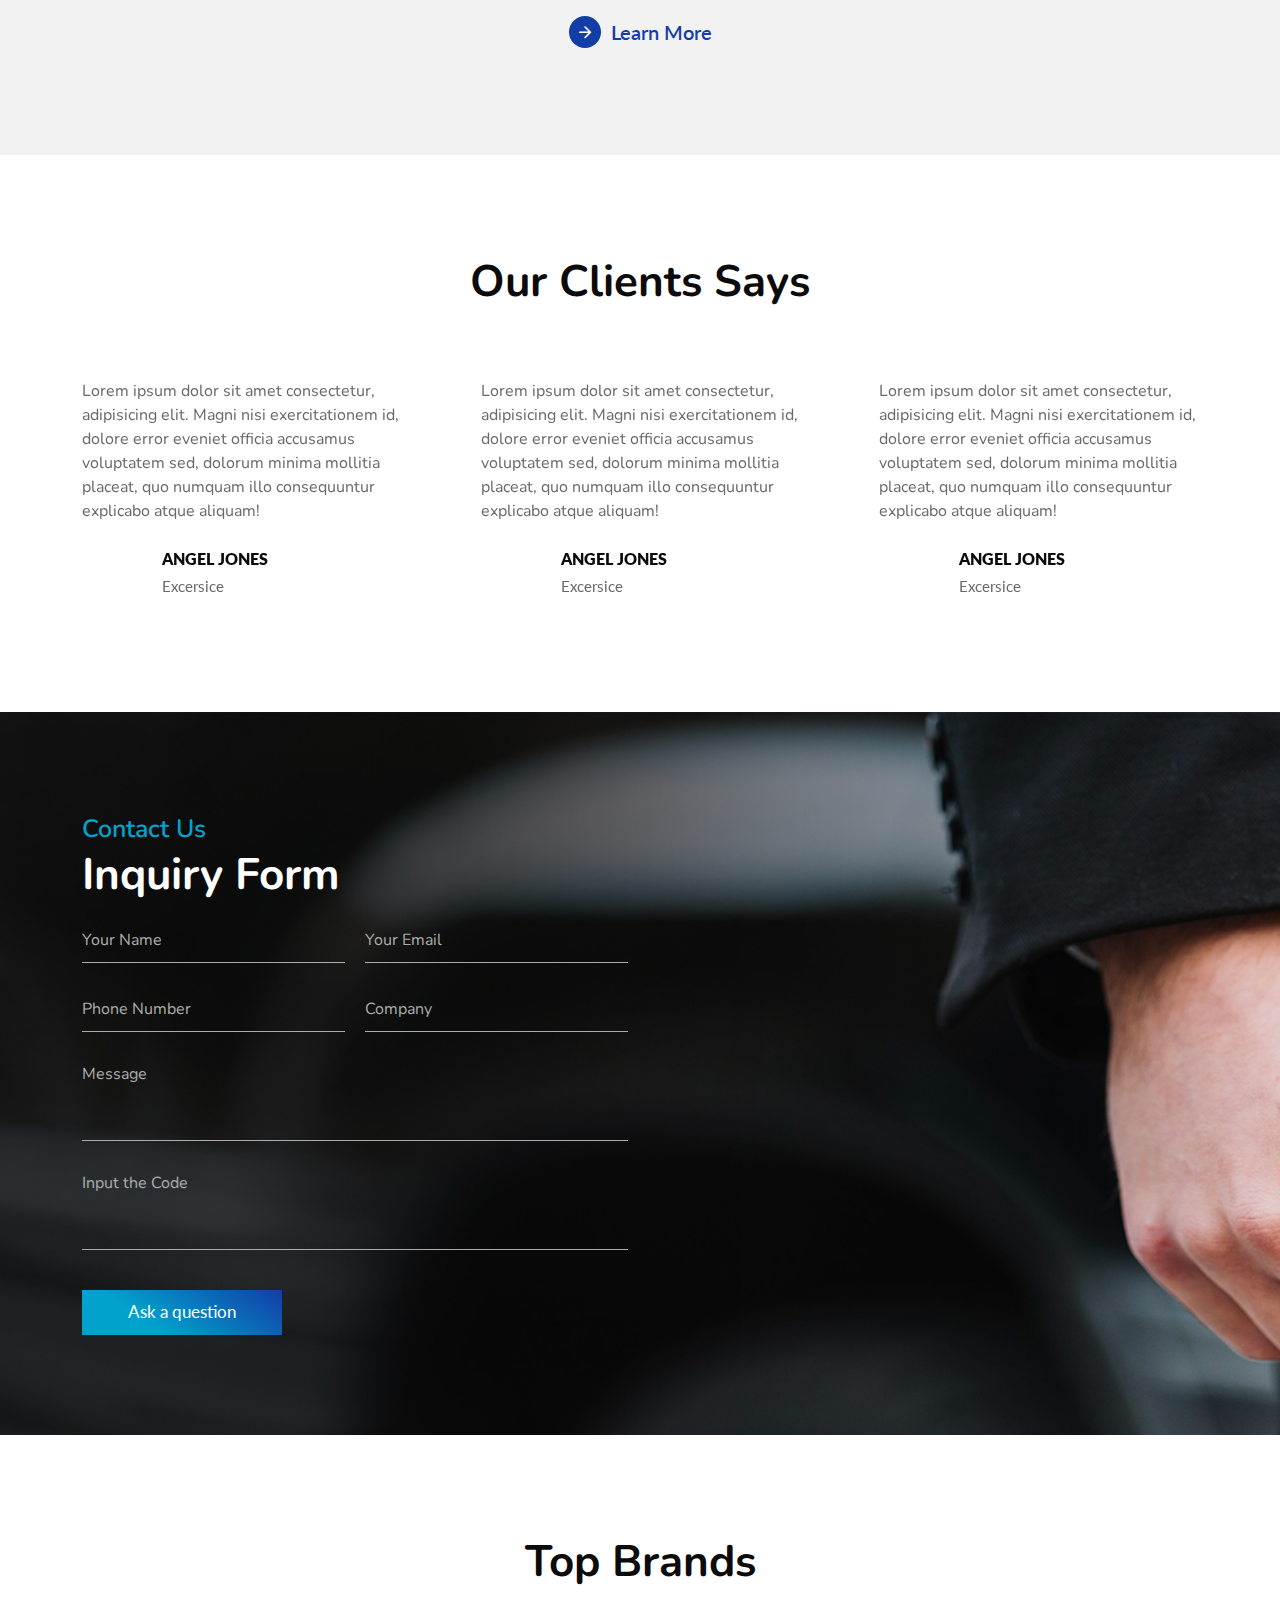
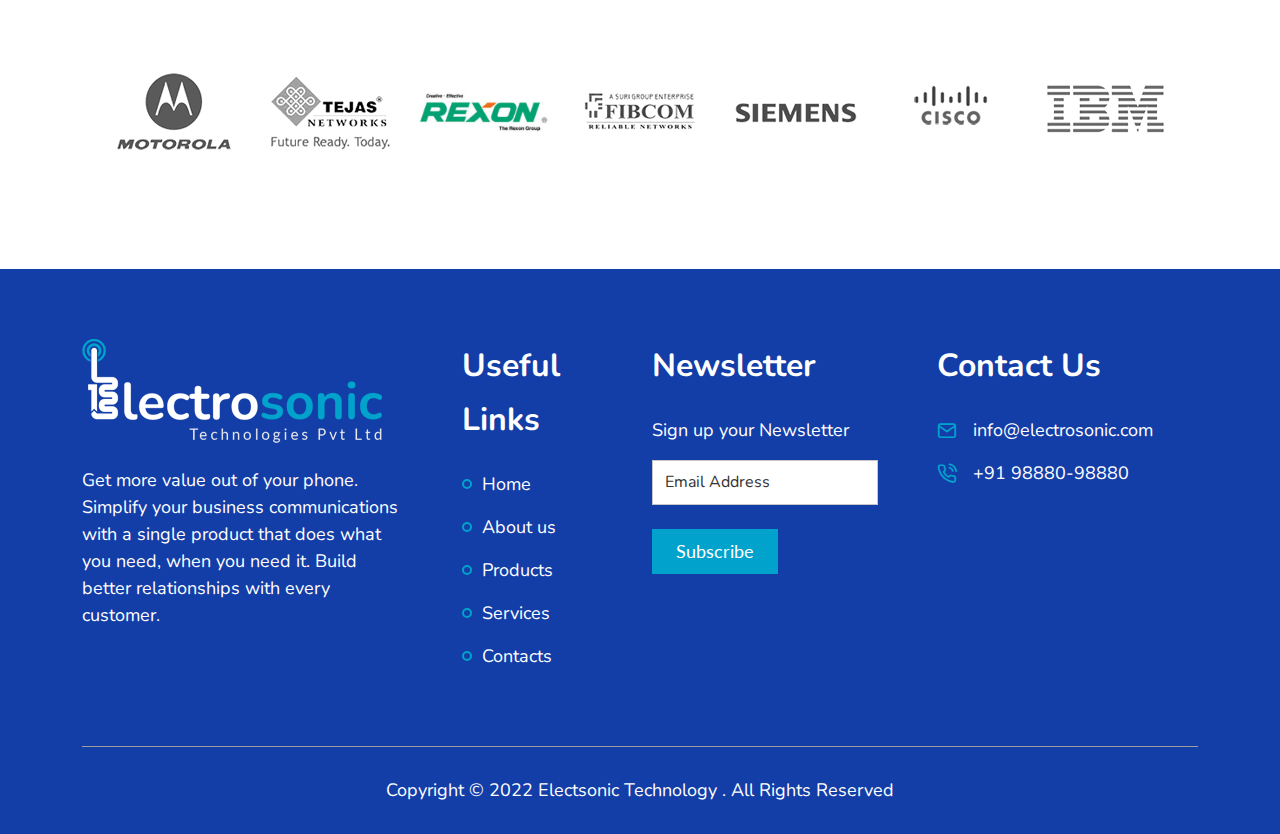
==== commit b6bde72a: "new change sin the app | elecrosonic" ====
--- a/WEBSITES/electrosonic/index.html
+++ b/WEBSITES/electrosonic/index.html
@@ -75,11 +75,6 @@
 
                         <!-- icons -->
                         <div class="menu-icons d-flex">
-                            <!-- icon -->
-                            <a href="#" class="menu-icon search text-decoration-none" title="Search">
-                                <i class="feather-search"></i>
-                            </a>
-
                             <!-- icon -->
                             <a href="#" class="menu-icon cart text-decoration-none" title="Cart">
                                 <i class="feather-shopping-cart"></i>
@@ -307,7 +302,7 @@
                             <div class="inner-main d-flex align-items-center h-100">
                                 <!-- img -->
                                 <div class="img-sec">
-                                    <img src="images/products/diigital-radio.jpg" alt="" class="img-fluid">
+                                    <img src="images/products/diigital-radio.png" alt="" class="img-fluid">
                                 </div>
 
                                 <!-- text -->
@@ -331,7 +326,7 @@
                             <div class="inner-main d-flex align-items-center h-100">
                                 <!-- img -->
                                 <div class="img-sec">
-                                    <img src="images/products/diigital-radio.jpg" alt="" class="img-fluid">
+                                    <img src="images/products/analogue-radio.png" alt="" class="img-fluid">
                                 </div>
 
                                 <!-- text -->
@@ -355,7 +350,7 @@
                             <div class="inner-main d-flex align-items-center h-100">
                                 <!-- img -->
                                 <div class="img-sec">
-                                    <img src="images/products/diigital-radio.jpg" alt="" class="img-fluid">
+                                    <img src="images/products/license-free-radio.png" alt="" class="img-fluid">
                                 </div>
 
                                 <!-- text -->
@@ -379,7 +374,7 @@
                             <div class="inner-main d-flex align-items-center h-100">
                                 <!-- img -->
                                 <div class="img-sec">
-                                    <img src="images/products/diigital-radio.jpg" alt="" class="img-fluid">
+                                    <img src="images/products/poc-radio.png" alt="" class="img-fluid">
                                 </div>
 
                                 <!-- text -->
@@ -403,7 +398,7 @@
                             <div class="inner-main d-flex align-items-center h-100">
                                 <!-- img -->
                                 <div class="img-sec">
-                                    <img src="images/products/diigital-radio.jpg" alt="" class="img-fluid">
+                                    <img src="images/products/wifi-radio.png" alt="" class="img-fluid">
                                 </div>
 
                                 <!-- text -->
@@ -427,7 +422,7 @@
                             <div class="inner-main d-flex align-items-center h-100">
                                 <!-- img -->
                                 <div class="img-sec">
-                                    <img src="images/products/diigital-radio.jpg" alt="" class="img-fluid">
+                                    <img src="images/products/ameture-radio.png" alt="" class="img-fluid">
                                 </div>
 
                                 <!-- text -->
@@ -440,7 +435,6 @@
                                         Ham radio is the use of radio frequency spectrum.
                                     </p>
                                 </div>
-
                             </div>
                         </a>
                     </div>
--- a/WEBSITES/electrosonic/css/style.css
+++ b/WEBSITES/electrosonic/css/style.css
@@ -96,8 +96,8 @@
 .st-bg-gradient { background: #133da7; background: linear-gradient(35deg, #133da7 30%, #02aad5 100%); }
 
 .st-form { width: 100%; }
-.st-form > input:not([type=radio]):not([type=checkbox]), .st-form > select, .st-form > textarea { border-radius: 0; border: 1px solid #c6c6c6; color: #333; background-color: #fff; }
-.st-form > input:not([type=radio]):not([type=checkbox]):focus, .st-form > select:focus, .st-form > textarea:focus { box-shadow: none !important; outline: none !important; }
+.st-form > input:not([type=radio]):not([type=checkbox]), .st-form > select, .st-form > textarea { border-radius: 0; border-color: #c6c6c6; color: #333; background-color: #fff; }
+.st-form > input:not([type=radio]):not([type=checkbox]):focus, .st-form > select:focus, .st-form > textarea:focus { border-color: #9c9c9c; box-shadow: none !important; outline: none !important; }
 .st-form > input:not([type=radio]):not([type=checkbox])::placeholder, .st-form > select::placeholder, .st-form > textarea::placeholder { /* Chrome, Firefox, Opera, Safari 10.1+ */ color: #333; opacity: 1; /* Firefox */ }
 .st-form > input:not([type=radio]):not([type=checkbox]):-ms-input-placeholder, .st-form > select:-ms-input-placeholder, .st-form > textarea:-ms-input-placeholder { /* Internet Explorer 10-11 */ color: #333; }
 .st-form > input:not([type=radio]):not([type=checkbox])::-ms-input-placeholder, .st-form > select::-ms-input-placeholder, .st-form > textarea::-ms-input-placeholder { /* Microsoft Edge */ color: #333; }
@@ -137,8 +137,10 @@
 body { font-family: 'Nunito', sans-serif; font-size: 15px; font-weight: 400; color: #0b0b0b; }
 
 /* ----- HEADER STYLE START ----- */
-header { position: fixed; z-index: 9; width: 100%; transition: 0.2s; padding-top: 15px; padding-bottom: 15px; }
+header { position: fixed; top: 0; left: 0; z-index: 9; width: 100%; transition: 0.2s; padding-top: 5px; padding-bottom: 5px; }
+@media screen and (min-width: 768px) { header { padding-top: 15px; padding-bottom: 15px; } }
 @media screen and (min-width: 1200px) { header { padding-top: 25px; padding-bottom: 25px; } }
+@media screen and (max-width: 767px) { header { background-color: #fff; } }
 
 .header .logo-sec > a { width: 160px; transition: 0.2s; }
 @media screen and (min-width: 768px) { .header .logo-sec > a { width: 200px; } }
@@ -160,6 +162,7 @@
 .header .menu-icons .menu-icon { font-size: 20px; color: #fff; transition: 0.2s; }
 .header .menu-icons .menu-icon:not(:last-child) { padding-right: 20px; }
 @media screen and (min-width: 1200px) { .header .menu-icons .menu-icon:not(:last-child) { padding-right: 30px; } }
+@media screen and (max-width: 767px) { .header .menu-icons .menu-icon { color: #000; } }
 
 header.fixed { background: #fff; padding-top: 5px; padding-bottom: 5px; box-shadow: 0px 2px 5px 0 rgba(0, 0, 0, 0.1); }
 @media screen and (min-width: 768px) { header.fixed { padding-top: 10px; padding-bottom: 10px; } }
@@ -168,8 +171,13 @@
 header.fixed .menu-icons .menu-icon { color: #000; }
 
 /* ----- HEADER STYLE END ----- */
+/* ----- MAIN STYLE START ----- */
+@media screen and (max-width: 767px) { #main { margin-top: 68px; } }
+
+/* ----- MAIN STYLE END ----- */
 /* ----- SILDER STYLE START ----- */
-.home-slider .swiper-slide > .overlay { top: 0; left: 0; box-shadow: inset 0px 0px 210px 100px black; }
+.home-slider .swiper-slide > .overlay { top: 0; left: 0; box-shadow: inset 0px 0px 100px 20px black; }
+@media screen and (min-width: 768px) { .home-slider .swiper-slide > .overlay { box-shadow: inset 0px 0px 210px 100px black; } }
 .home-slider .swiper-slide > .caption { top: 0; left: 0; }
 
 /* ----- SILDER STYLE END ----- */
@@ -213,6 +221,7 @@
 .our-products .item > .inner-bg { background: #133da7; background: linear-gradient(45deg, #133da7 0%, #01a3cc 100%); padding: 4px; border-radius: 10px; transition: 0.4s; }
 .our-products .item > .inner-bg > .inner-main { background-color: #fff; padding: 15px; border-radius: 5px; transition: 0.4s; }
 @media screen and (min-width: 992px) { .our-products .item > .inner-bg > .inner-main { padding: 35px; } }
+.our-products .item .img-sec { width: 90px; }
 .our-products .item .text-sec { padding-left: 15px; }
 @media screen and (min-width: 992px) { .our-products .item .text-sec { padding-left: 25px; } }
 .our-products .item .text-sec .head, .our-products .item .text-sec .desc { transition: 0.2s; }
@@ -280,7 +289,8 @@
 
 /* ----- FOOTER STYLE END ----- */
 /* ----- PAGE BANNER STYLE START ----- */
-.page-banner .caption { top: 0; left: 0; box-shadow: inset 0px 0px 210px 100px black; padding-top: 20px; padding-bottom: 20px; }
+.page-banner .caption { top: 0; left: 0; padding-top: 20px; padding-bottom: 20px; box-shadow: inset 0px 0px 100px 20px black; }
+@media screen and (min-width: 768px) { .page-banner .caption { box-shadow: inset 0px 0px 210px 100px black; } }
 .page-banner .links > a { color: #fff; transition: 0.2s; font-size: 16px; }
 @media screen and (min-width: 992px) { .page-banner .links > a { font-size: 19px; } }
 .page-banner .links > a:not(:last-child)::after { content: '>'; margin: 0 10px 0 20px; }
@@ -304,6 +314,10 @@
 .contact-sec2 .item > .inner-bg:hover { box-shadow: 0 0 10px 2px rgba(0, 0, 0, 0.3); }
 .contact-sec2 .item > .inner-bg:hover > .inner-main { background-color: #fff !important; }
 .contact-sec2 .item > .inner-bg:hover .text-sec { color: #333; }
+
+/* ----- CONACT SECTION 2 STYLE END ----- */
+/* ----- CONACT SECTION 2 STYLE START ----- */
+.contact-map iframe { margin-bottom: -7px; }
 
 /* ----- CONACT SECTION 2 STYLE END ----- */
 /* ----- PAGE | ABOUT US ----- */
@@ -384,5 +398,24 @@
 .products-details-view .rt-sec .frac .share-icons .s-icon { font-size: 18px; color: #333; margin-right: 15px; }
 
 /* ----- PRODUCTS DETAILS VIEW STYLE END ----- */
+/* ----- PRODUCTS ADDITIONAL VIEW STYLE START ----- */
+#products-additional-details nav { background-color: #01a3cc; padding-top: 5px; padding-bottom: 5px; }
+#products-additional-details nav .tb-item { padding: 0; background: transparent; border: none; outline: none; padding: 15px 13px; text-transform: uppercase; font-size: 17px; font-weight: 600; color: #fff; line-height: normal; }
+@media screen and (min-width: 768px) { #products-additional-details nav .tb-item { margin: 0 5px; } }
+@media screen and (min-width: 992px) { #products-additional-details nav .tb-item { padding: 17px 5px; border-bottom: 4px solid transparent; }
+  #products-additional-details nav .tb-item.active { border-bottom-color: #133da7; } }
+@media screen and (max-width: 991px) { #products-additional-details nav .tb-item.active { background-color: #133da7; } }
+#products-additional-details .tab-content .tab-pane { padding-top: 20px; padding-bottom: 20px; }
+@media screen and (min-width: 992px) { #products-additional-details .tab-content .tab-pane { padding-top: 50px; padding-bottom: 50px; } }
+#products-additional-details .tab-content .p-desc { font-size: 17px; font-weight: 600; }
+
+/* ----- PRODUCTS ADDITIONAL VIEW STYLE END ----- */
+/* ----- QNQUIRY FORM STYLE START ----- */
+.qnquiry-form .lt > .img, .qnquiry-form .rt > .form { height: 100%; padding: 30px; }
+.qnquiry-form .rt > .form { background-color: #f7f7f7; }
+.qnquiry-form .rt > .form .heading { font-size: 30px; font-weight: 600; }
+@media screen and (min-width: 992px) { .qnquiry-form .rt > .form .heading { font-size: 30px; } }
+
+/* ----- QNQUIRY FORM STYLE END ----- */
 
 /*# sourceMappingURL=style.css.map */
